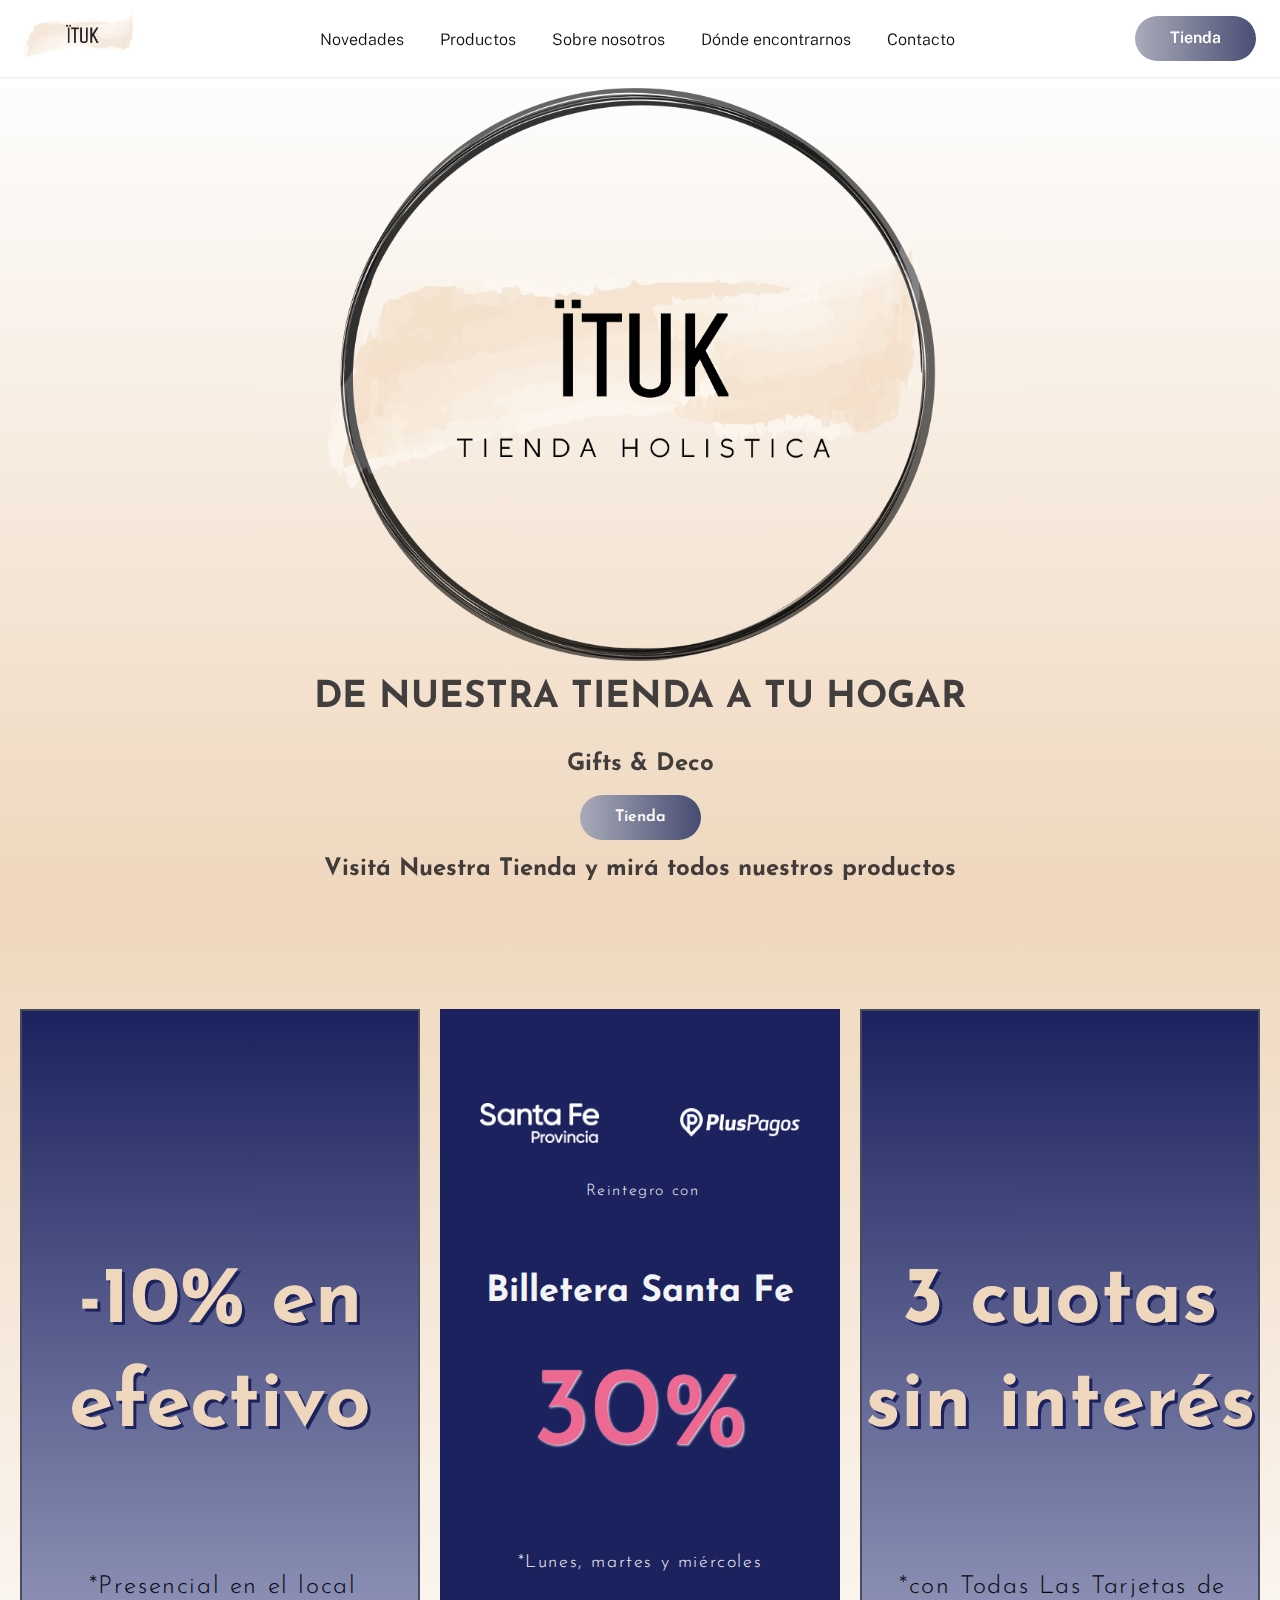
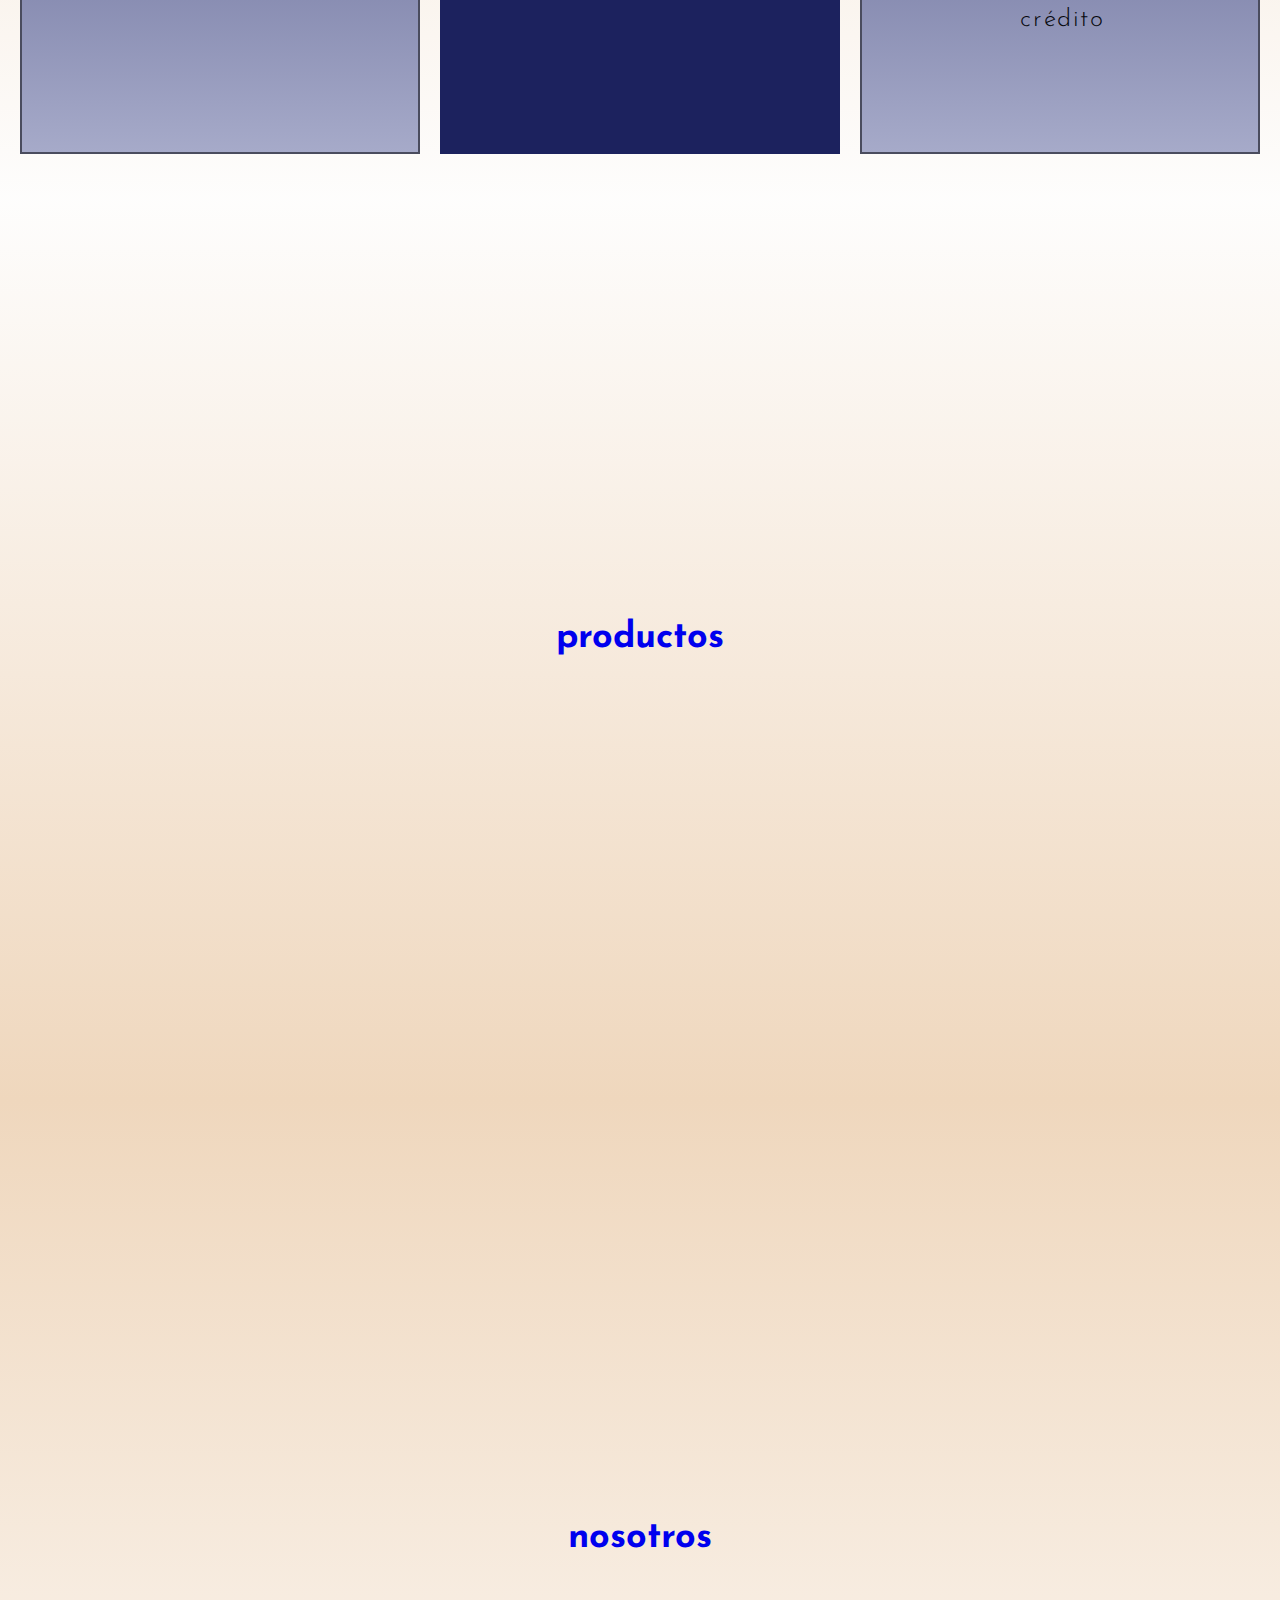
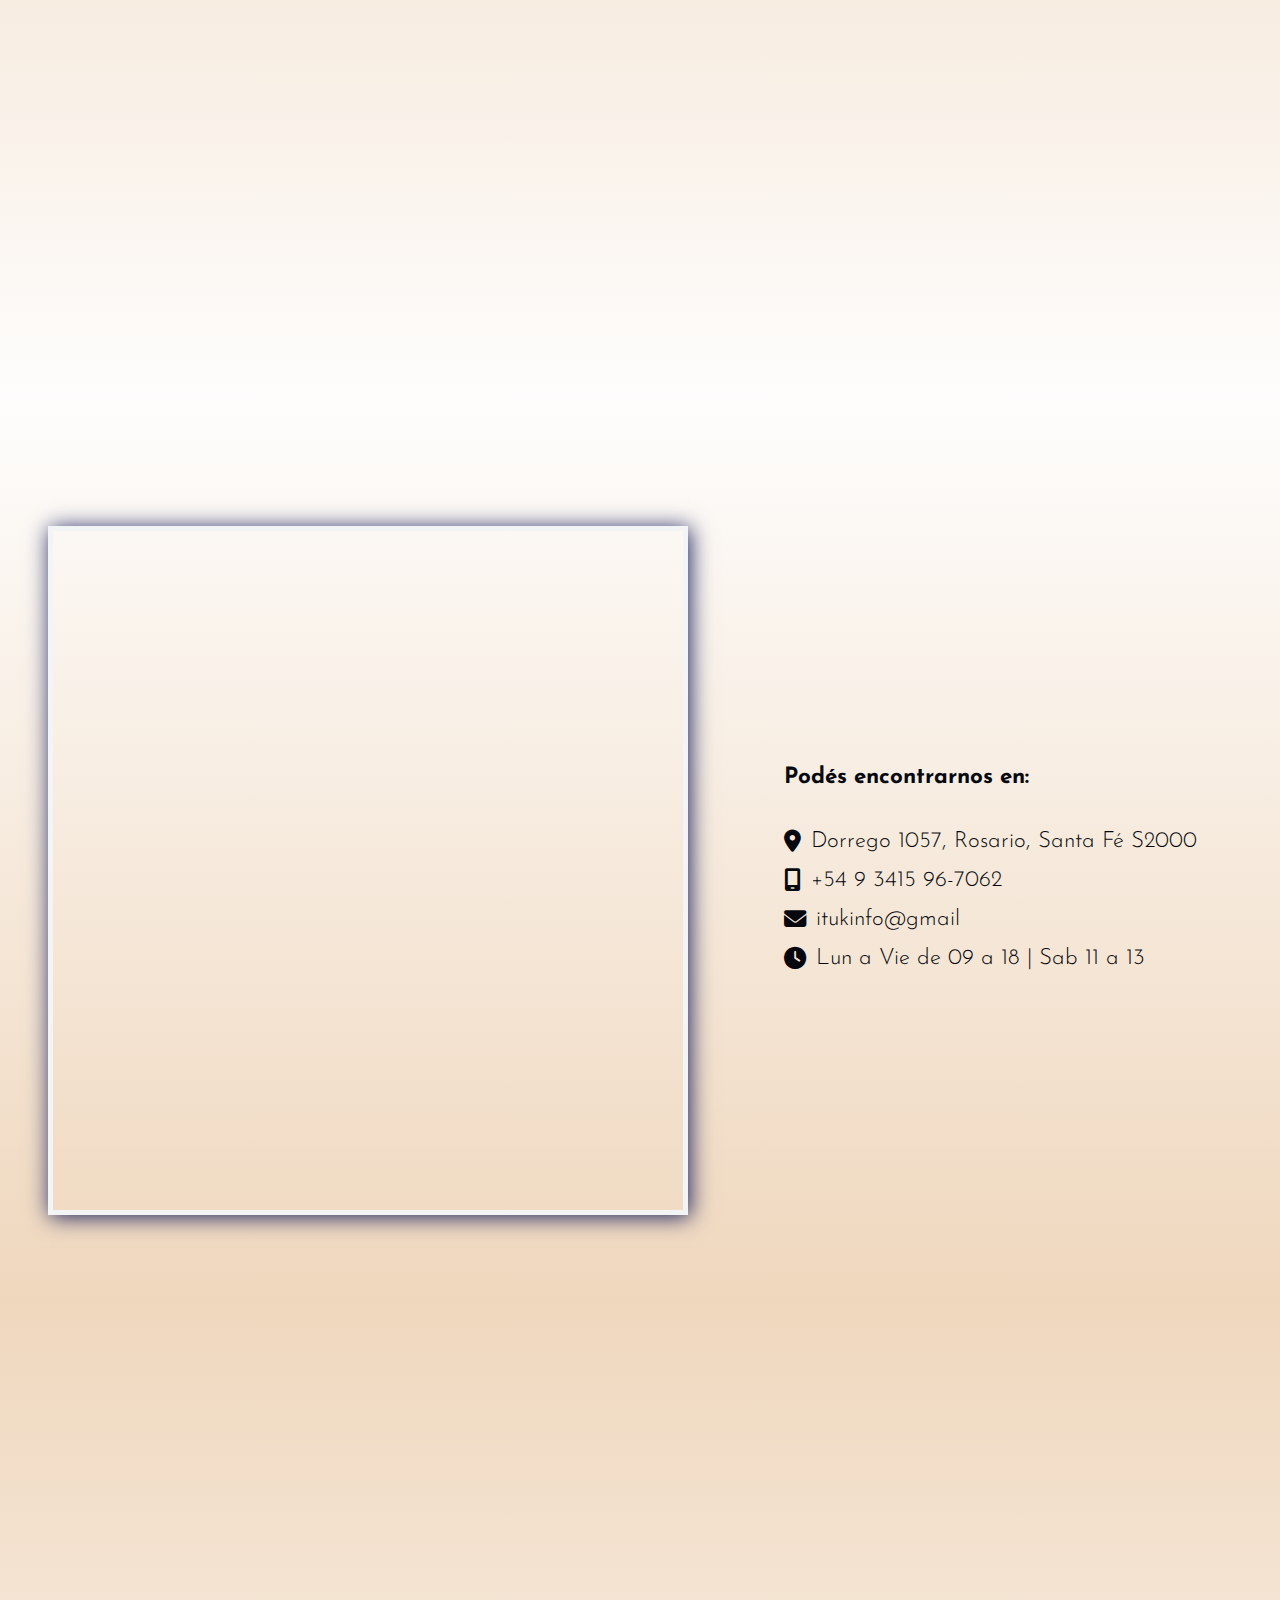
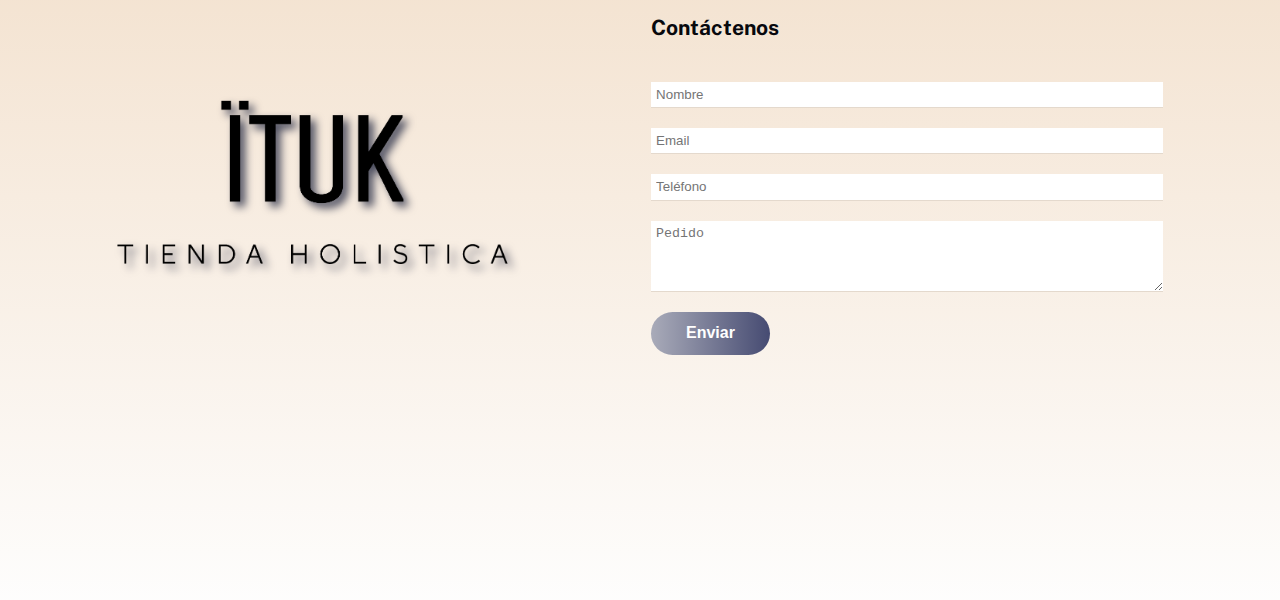
==== index.html @ 252a299d "uploading files" ====
<!DOCTYPE html>
<html lang="en">
  <head>
    <meta charset="UTF-8" />
    <meta name="viewport" content="width=device-width, initial-scale=1.0" />
    <link
      rel="icon"
      type="image/png"
      sizes="32x32"
      href="./images/favicon-32x32.png"
    />
    <link
      href="https://fonts.googleapis.com/css2?family=Public+Sans:wght@300&display=swap"
      rel="stylesheet"
    />
    <link
      href="//db.onlinewebfonts.com/c/3fe86b565b2be999a93fb15a67af8cec?family=Laqonic4FUnicase-Light"
      rel="stylesheet"
      type="text/css"
    />
    <link
      href="https://fonts.googleapis.com/css2?family=Josefin+Sans:wght@300&display=swap"
      rel="stylesheet"
    />
    <link
      rel="stylesheet"
      href="/app/scss/fontawesome-free-6.1.1-web/css/all.css"
    />
    <link rel="stylesheet" href="/app/scss/style.css" />
    <title>ITUK - landing page</title>
  </head>
  <body>
    <header class="header">
      <div class="overlay hide-for-desktop has-fade"></div>
      <nav class="container flex flex-jc-sb flex-ai-c navBarFixed">
        <a href="/" class="header__logo"
          ><img src="/images/logoHeader.png" alt="logo"
        /></a>

        <a id="btnHamburger" class="header__toggle hide-for-desktop" href="#">
          <span></span>
          <span></span>
          <span></span>
        </a>
        <div class="header__links hide-for-mobile">
          <a href="#novedades">Novedades</a>
          <a href="#productos">Productos</a>
          <a href="#nosotros">Sobre nosotros</a>
          <a href="#encontranos">Dónde encontrarnos</a>
          <a href="#contacto">Contacto</a>
        </div>
        <!-- agregar link a la tienda para este botón -->
        <a
          href="https://ituk.empretienda.com.ar"
          target="_blank"
          class="button header__cta hide-for-mobile"
          >Tienda</a
        >
      </nav>
      <div class="header__menu container hide-for-desktop has-fade">
        <a class="linksMobile" href="#novedades">Novedades</a>
        <a class="linksMobile" href="#productos">Productos</a>
        <a class="linksMobile" href="#nosotros">Sobre nosotros</a>
        <a class="linksMobile" href="#encontranos">Dónde encontrarnos</a>
        <a class="linksMobile" href="#contacto">Contacto</a>
      </div>
    </header>
    <section class="hero" id="hero">
      <div class="hero__image"></div>
      <h1 class="hero__text">DE NUESTRA TIENDA A TU HOGAR</h1>
      <h4 class="hero__text" id="circle">Gifts & Deco</h4>
      <a
        href="https://ituk.empretienda.com.ar"
        target="_blank"
        class="button header__cta"
        >Tienda</a
      >
      <h5 class="hero__text">
        Visitá Nuestra Tienda y mirá todos nuestros productos
      </h5>
    </section>
    <section class="novedades" id="novedades">
      <div class="row">
        <div class="cardsNovedades creditCards">
          <h1>-10% en efectivo</h1>
          <p>*Presencial en el local</p>
        </div>
        <div class="cardsNovedades billeteraStaFe">
          <a href="https://www.pluspagos.com/billeterasantafe/" target="_blank"
            ><div class="logoSF"></div
          ></a>
          <a href="https://www.pluspagos.com/billeterasantafe/" target="_blank"
            ><div class="logoPlusPagos"></div
          ></a>
          <p class="p1">Reintegro con</p>
          <h1>Billetera Santa Fe</h1>
          <span class="treinta">30%</span>
          <p class="p2">*Lunes, martes y miércoles</p>
        </div>
        <div class="cardsNovedades creditCards">
          <h1><span>3</span> cuotas sin interés</h1>
          <p>*con Todas Las Tarjetas de crédito</p>
        </div>
      </div>
    </section>
    <section class="productos" id="productos">
      <a href="#"><h1>productos</h1></a>
    </section>
    <section class="nosotros" id="nosotros">
      <a href="#"><h1>nosotros</h1></a>
    </section>
    <section class="encontranos" id="encontranos">
      <div class="mapa">
        <div class="rowMap">
          <div class="mapouter">
            <div class="gmap_canvas">
              <iframe
                width="100%"
                height="100%"
                id="gmap_canvas"
                src="https://maps.google.com/maps?q=dorrego%201057,%20rosario&t=&z=15&ie=UTF8&iwloc=&output=embed"
                frameborder="0"
                scrolling="no"
                marginheight="0"
                marginwidth="0"
              ></iframe
              ><a href="https://putlocker-is.org"></a><br /><a
                href="https://www.embedgooglemap.net"
                >embed google map wordpress</a
              >
            </div>
          </div>
          <div class="datos">
            <h4>Podés encontrarnos en:</h4>
            <div class="datitos">
              <i class="fa-solid fa-location-dot"></i>
              <p>Dorrego 1057, Rosario, Santa Fé S2000</p>
            </div>
            <div class="datitos">
              <i class="fa-solid fa-mobile-screen"></i>
              <p>+54 9 3415 96-7062</p>
            </div>
            <div class="datitos">
              <i class="fa-solid fa-envelope"></i>
              <p>itukinfo@gmail</p>
            </div>
            <div class="datitos">
              <i class="fa-solid fa-clock"></i>
              <p>Lun a Vie de 09 a 18 | Sab 11 a 13</p>
            </div>
          </div>
        </div>
      </div>
    </section>
    <section class="contacto" id="contacto">
      <img
        class="form-logo"
        src="/images/logo-soloLetras-impresionDigital.png"
        alt=""
      />
      <div class="formContacto">
        <form
          action="https://formsubmit.co/juan.fernando.podesta@gmail.com"
          method="POST"
        >
          <h3>Contáctenos</h3>
          <div class="datosForm">
            <input
              type="text"
              id="name"
              placeholder="Nombre"
              name="Nombre"
              required
            />
            <input
              type="email"
              id="email"
              placeholder="Email"
              name="Email"
              required
            />
            <input type="hidden" name="_captcha" value="false" />
            <input
              type="hidden"
              name="_next"
              value="http://127.0.0.1:5501/thanks.html"
            />
            <input
              type="phone"
              id="phone"
              placeholder="Teléfono"
              name="Teléfono"
              required
            />
            <textarea
              id="message"
              rows="4"
              placeholder="Pedido"
              name="Pedido"
              maxlength="1000"
            ></textarea>
            <button type="submit" class="btn">Enviar</button>
          </div>
        </form>
      </div>
    </section>

    <script src="/app/js/script.js"></script>
  </body>
</html>
---- app/scss/style.css ----
.has-fade {
  visibility: hidden;
}

@-webkit-keyframes fade-in {
  from {
    visibility: hidden;
    opacity: 0;
  }
  1% {
    visibility: visible;
    opacity: 0;
  }
  to {
    visibility: visible;
    opacity: 1;
  }
}

@keyframes fade-in {
  from {
    visibility: hidden;
    opacity: 0;
  }
  1% {
    visibility: visible;
    opacity: 0;
  }
  to {
    visibility: visible;
    opacity: 1;
  }
}

.fade-in {
  -webkit-animation: fade-in 200ms ease-in-out forwards;
          animation: fade-in 200ms ease-in-out forwards;
}

@-webkit-keyframes fade-out {
  from {
    visibility: visible;
    opacity: 1;
  }
  99% {
    visibility: visible;
    opacity: 0;
  }
  to {
    visibility: hidden;
    opacity: 0;
  }
}

@keyframes fade-out {
  from {
    visibility: visible;
    opacity: 1;
  }
  99% {
    visibility: visible;
    opacity: 0;
  }
  to {
    visibility: hidden;
    opacity: 0;
  }
}

.fade-out {
  -webkit-animation: fade-out 200ms ease-in-out forwards;
          animation: fade-out 200ms ease-in-out forwards;
}

html {
  font-size: 100%;
  -webkit-box-sizing: border-box;
          box-sizing: border-box;
  scroll-behavior: smooth;
}

*,
*::before,
*::after {
  -webkit-box-sizing: inherit;
          box-sizing: inherit;
}

body {
  margin: 0;
  padding: 0;
  height: 100%;
  color: #07080d;
  line-height: 1.3;
  font-family: "Public Sans", sans-serif;
  font-size: 1.125rem;
  font-weight: 300;
  -ms-scroll-snap-type: y mandatory;
      scroll-snap-type: y mandatory;
}

body.noscroll {
  overflow: hidden;
}

h1,
h2,
h3,
h4,
h5 {
  margin-top: 0px;
}

a,
a:visited,
a:hover {
  text-decoration: none;
}

.container {
  padding-top: 2.25rem;
  padding-left: 1.5rem;
  padding-bottom: 2.25rem;
  padding-right: 1.5rem;
}

.flex {
  display: -webkit-box;
  display: -ms-flexbox;
  display: flex;
}

.flex-jc-sb {
  -webkit-box-pack: justify;
      -ms-flex-pack: justify;
          justify-content: space-between;
}

.flex-jc-c {
  -webkit-box-pack: center;
      -ms-flex-pack: center;
          justify-content: center;
}

.flex-ai-c {
  -webkit-box-align: center;
      -ms-flex-align: center;
          align-items: center;
}

button,
.button {
  display: inline-block;
  padding: 0.775rem 2.1875rem;
  background: -webkit-gradient(linear, left top, right top, from(#a9abb9), to(#464b72));
  background: linear-gradient(to right, #a9abb9, #464b72);
  border-radius: 50px;
  border: 0;
  cursor: pointer;
  color: white;
  font-weight: 400;
  font-size: 1rem;
  font-weight: 600;
  color: white;
  -webkit-transition: opacity 300ms ease-in-out;
  transition: opacity 300ms ease-in-out;
}

button:hover,
.button:hover {
  opacity: 0.75;
}

@media (max-width: 63.9375em) {
  .hide-for-mobile {
    display: none;
  }
}

@media (min-width: 64em) {
  .hide-for-desktop {
    display: none;
  }
}

.hidden {
  display: none !important;
}

.header {
  position: fixed;
  top: 0;
  left: 0;
  width: 100%;
}

.header.open .overlay {
  display: block;
}

.header.open .header__toggle > span:first-child {
  -webkit-transform: rotate(45deg);
          transform: rotate(45deg);
}

.header.open .header__toggle > span:nth-child(2) {
  opacity: 0;
}

.header.open .header__toggle > span:last-child {
  -webkit-transform: rotate(-45deg);
          transform: rotate(-45deg);
}

.header nav {
  position: relative;
  background-color: white;
  opacity: 0.98;
  padding-top: 0.75rem;
  padding-bottom: 0.75rem;
  -webkit-box-shadow: 0.1px 0.1px 3px #b4bbb4;
          box-shadow: 0.1px 0.1px 3px #b4bbb4;
}

.header__logo img {
  width: auto;
  height: 3rem;
}

.header__toggle > span {
  display: block;
  width: 26px;
  height: 2px;
  background-color: #4a4c5e;
  -webkit-transition: all 300ms ease-in-out;
  transition: all 300ms ease-in-out;
  -webkit-transform-origin: 3px 1px;
          transform-origin: 3px 1px;
}

.header__toggle > span:not(:last-child) {
  margin-bottom: 5px;
}

.header__menu {
  position: absolute;
  margin-top: 1.625rem;
  width: calc(100% - 3rem);
  left: 50%;
  -webkit-transform: translateX(-50%);
          transform: translateX(-50%);
  background: white;
  padding: 1.625rem;
  border-radius: 5px;
}

.header__menu a {
  display: block;
  padding: 0.625rem;
  color: #07080d;
  text-align: center;
}

.header__menu a:hover {
  color: #b4bbb4;
}

.header__links a {
  position: relative;
  font-size: 1rem;
  color: #07080d;
  -webkit-transition: color 300ms ease-in-out;
  transition: color 300ms ease-in-out;
}

.header__links a:not(:last-child) {
  margin-right: 32px;
}

.header__links a::before {
  content: "";
  position: absolute;
  display: block;
  height: 4px;
  left: 0;
  right: 0;
  bottom: -10px;
  background: -webkit-gradient(linear, left top, right top, from(#efd7bd), to(#cbcbf6));
  background: linear-gradient(to right, #efd7bd, #cbcbf6);
  opacity: 0;
  -webkit-transition: opacity 300ms ease-in-out;
  transition: opacity 300ms ease-in-out;
}

.header__links a:hover {
  color: #b4bbb4;
}

.header__links a:hover::before {
  opacity: 1;
}

.overlay {
  opacity: 0;
  position: fixed;
  top: 0rem;
  right: 0px;
  bottom: 0px;
  left: 0px;
  background-image: -webkit-gradient(linear, left top, left bottom, from(#4a4c5e), to(transparent));
  background-image: linear-gradient(#4a4c5e, transparent);
}

@media (min-width: 64em) {
  .overlay {
    position: relative;
  }
}

.hero {
  background: -webkit-gradient(linear, left top, left bottom, from(rgba(228, 217, 205, 0.05)), to(#efd7bd));
  background: linear-gradient(rgba(228, 217, 205, 0.05), #efd7bd);
  position: absolute;
  width: 100%;
  top: 5.5rem;
  display: -webkit-box;
  display: -ms-flexbox;
  display: flex;
  -webkit-box-orient: vertical;
  -webkit-box-direction: normal;
      -ms-flex-direction: column;
          flex-direction: column;
  -webkit-box-pack: center;
      -ms-flex-pack: center;
          justify-content: center;
  -webkit-box-align: center;
      -ms-flex-align: center;
          align-items: center;
  height: calc(100vh - 5.5rem);
  font-family: "Josefin Sans", sans-serif;
  z-index: -1;
}

.hero__image {
  -webkit-box-flex: 1;
      -ms-flex: 1;
          flex: 1;
  -ms-flex-item-align: stretch;
      -ms-grid-row-align: stretch;
      align-self: stretch;
  background-image: url("/images/_logo-1-impresionDigital.png");
  background-size: contain;
  background-repeat: no-repeat;
  background-position: center center;
  min-height: 5rem;
  padding: 0.5rem;
}

@media (min-width: 40em) {
  .hero__image {
    min-height: 12.5rem;
  }
}

@media (min-width: 64em) {
  .hero__image {
    min-height: 15rem;
  }
}

.hero__text {
  opacity: 0.75;
  text-align: center;
  margin-bottom: 1rem;
  margin-top: 1rem;
}

.hero h1 {
  font-size: 1.3rem;
  line-height: 1.15;
}

@media (min-width: 40em) {
  .hero h1 {
    font-size: 2rem;
  }
}

@media (min-width: 64em) {
  .hero h1 {
    font-size: 2.31rem;
  }
}

.hero H4,
.hero h5 {
  font-size: 1rem;
  line-height: 1.15;
}

@media (min-width: 40em) {
  .hero H4,
  .hero h5 {
    font-size: 1.25rem;
  }
}

@media (min-width: 64em) {
  .hero H4,
  .hero h5 {
    font-size: 1.5rem;
  }
}

@media screen and (max-height: 600px) {
  .hero__image {
    height: 2.9rem;
    margin-top: 1.8rem;
  }
  .hero > h1, .hero > h4 {
    font-size: 1.3rem;
  }
  .hero > h5 {
    display: none;
  }
  .hero > a {
    margin-bottom: 50px;
  }
}

@media screen and (max-height: 500px) {
  .hero__image {
    background-image: url("/images/logo.responsive.png");
    min-height: 3.5rem;
  }
  .hero > h1,
  .hero > h5 {
    display: none;
  }
  .hero > a {
    margin-bottom: 25px;
  }
}

.novedades {
  background: -webkit-gradient(linear, left top, left bottom, from(#efd7bd), to(rgba(228, 217, 205, 0.05)));
  background: linear-gradient(#efd7bd, rgba(228, 217, 205, 0.05));
  display: -webkit-box;
  display: -ms-flexbox;
  display: flex;
  -ms-flex-pack: distribute;
      justify-content: space-around;
  -webkit-box-align: center;
      -ms-flex-align: center;
          align-items: center;
  height: 100vh;
  width: 100%;
  font-family: "Josefin Sans", sans-serif;
  position: absolute;
  top: 100vh;
  z-index: -2;
  text-align: center;
}

.row {
  display: -webkit-box;
  display: -ms-flexbox;
  display: flex;
  -ms-flex-wrap: wrap;
      flex-wrap: wrap;
  -ms-flex-pack: distribute;
      justify-content: space-around;
  height: 85vh;
  margin: 4.5rem 10px 10px 10px;
  width: 100%;
}

.cardsNovedades {
  position: relative;
  min-width: 20rem;
  display: -webkit-box;
  display: -ms-flexbox;
  display: flex;
  -webkit-box-orient: vertical;
  -webkit-box-direction: normal;
      -ms-flex-direction: column;
          flex-direction: column;
  -ms-flex-preferred-size: 30%;
      flex-basis: 30%;
  -webkit-box-flex: 1;
      -ms-flex-positive: 1;
          flex-grow: 1;
  text-align: center;
  -webkit-box-pack: center;
      -ms-flex-pack: center;
          justify-content: center;
  -webkit-box-align: center;
      -ms-flex-align: center;
          align-items: center;
  margin: 10px;
  min-height: 30%;
}

.billeteraStaFe {
  background-color: #1c225e;
  color: #f3f4f6;
}

.billeteraStaFe > h1 {
  position: absolute;
  top: 35%;
}

@media (max-width: 63.9375em) {
  .billeteraStaFe > h1 {
    -webkit-filter: drop-shadow(1px 1px 0px #ed6992);
            filter: drop-shadow(1px 1px 0px #ed6992);
    top: 30%;
  }
}

.billeteraStaFe > .p1 {
  position: absolute;
  top: 27.5%;
  letter-spacing: 0.1rem;
}

@media (max-width: 87.4375em) {
  .billeteraStaFe > .p1 {
    font-size: 1rem;
    top: 22.5%;
  }
}

@media (max-width: 63.9375em) {
  .billeteraStaFe > .p1 {
    display: none;
  }
}

.billeteraStaFe > span {
  position: absolute;
  top: 45%;
  -webkit-filter: drop-shadow(1px 1px 1px #f3f4f6);
          filter: drop-shadow(1px 1px 1px #f3f4f6);
  font-weight: 500;
  font-size: 7rem;
  color: #ed6992;
}

@media (max-width: 63.9375em) {
  .billeteraStaFe > span {
    font-size: 5rem;
    top: 39%;
  }
}

.billeteraStaFe > .p2 {
  position: absolute;
  top: 63.5%;
  letter-spacing: 0.1rem;
}

@media (max-width: 87.4375em) {
  .billeteraStaFe > .p2 {
    margin: 65px;
  }
}

@media (max-width: 63.9375em) {
  .billeteraStaFe > .p2 {
    margin: 35px;
    font-size: 1rem;
  }
}

.logoSF {
  position: absolute;
  top: 10%;
  left: 10%;
  background-image: url("/images/logoSF.png");
  background-repeat: no-repeat;
  background-size: contain;
  background-position: center;
  width: 30%;
  height: 10%;
  margin: 10px;
}

@media (max-width: 87.4375em) {
  .logoSF {
    top: 5%;
    left: 7.5%;
    height: 18%;
  }
}

@media (max-width: 63.9375em) {
  .logoSF {
    top: 5%;
    left: 0;
    height: 15%;
  }
}

.logoPlusPagos {
  color: #ed6992;
  position: absolute;
  top: 10%;
  right: 10%;
  background-image: url("/images/logo-pluspagos-blanco.png");
  background-repeat: no-repeat;
  background-size: contain;
  background-position: center;
  width: 30%;
  height: 10%;
  margin: 10px;
}

@media (max-width: 87.4375em) {
  .logoPlusPagos {
    top: 5%;
    right: 7.5%;
    height: 18%;
  }
}

@media (max-width: 63.9375em) {
  .logoPlusPagos {
    top: 5%;
    right: 0;
    height: 15%;
  }
}

.creditCards {
  background-image: -webkit-gradient(linear, left top, left bottom, from(#1c225e), to(#a6aac9));
  background-image: linear-gradient(#1c225e, #a6aac9);
  border: 2px solid #4a4c5e;
  color: #efd7bd;
}

.creditCards > h1 {
  font-size: 5rem;
  -webkit-filter: drop-shadow(3px 3px 0px #1c225e);
          filter: drop-shadow(3px 3px 0px #1c225e);
}

@media (max-width: 63.9375em) {
  .creditCards > h1 {
    font-size: 50px;
  }
}

.creditCards > p {
  position: absolute;
  top: 75%;
  font-size: 25px;
  color: #07080d;
  letter-spacing: 0.1rem;
}

@media (max-width: 63.9375em) {
  .creditCards > p {
    font-size: 1rem;
  }
}

.productos {
  background: -webkit-gradient(linear, left top, left bottom, from(rgba(228, 217, 205, 0.05)), to(#efd7bd));
  background: linear-gradient(rgba(228, 217, 205, 0.05), #efd7bd);
  display: -webkit-box;
  display: -ms-flexbox;
  display: flex;
  -webkit-box-orient: vertical;
  -webkit-box-direction: normal;
      -ms-flex-direction: column;
          flex-direction: column;
  -webkit-box-pack: center;
      -ms-flex-pack: center;
          justify-content: center;
  -webkit-box-align: center;
      -ms-flex-align: center;
          align-items: center;
  height: 100vh;
  width: 100%;
  font-family: "Josefin Sans", sans-serif;
  position: absolute;
  top: 200vh;
  z-index: -2;
}

.nosotros {
  background: -webkit-gradient(linear, left top, left bottom, from(#efd7bd), to(rgba(228, 217, 205, 0.05)));
  background: linear-gradient(#efd7bd, rgba(228, 217, 205, 0.05));
  display: -webkit-box;
  display: -ms-flexbox;
  display: flex;
  -webkit-box-orient: vertical;
  -webkit-box-direction: normal;
      -ms-flex-direction: column;
          flex-direction: column;
  -webkit-box-pack: center;
      -ms-flex-pack: center;
          justify-content: center;
  -webkit-box-align: center;
      -ms-flex-align: center;
          align-items: center;
  height: 100vh;
  width: 100%;
  font-family: "Josefin Sans", sans-serif;
  position: absolute;
  top: 300vh;
  z-index: -2;
}

.contacto {
  background: -webkit-gradient(linear, left top, left bottom, from(#efd7bd), to(rgba(228, 217, 205, 0.05)));
  background: linear-gradient(#efd7bd, rgba(228, 217, 205, 0.05));
  display: -webkit-box;
  display: -ms-flexbox;
  display: flex;
  -webkit-box-pack: center;
      -ms-flex-pack: center;
          justify-content: center;
  -webkit-box-align: center;
      -ms-flex-align: center;
          align-items: center;
  height: 100vh;
  width: 100%;
  position: absolute;
  top: 500vh;
  z-index: -2;
  -ms-flex-wrap: wrap;
      flex-wrap: wrap;
  position: relative;
}

.contacto img {
  margin: 4.5rem 3px 3px 3px;
  width: 400px;
  -ms-flex-item-align: center;
      -ms-grid-row-align: center;
      align-self: center;
  -ms-grid-column-align: center;
      justify-self: center;
  -webkit-filter: drop-shadow(5px 5px 4px #4a4c5e);
          filter: drop-shadow(5px 5px 4px #4a4c5e);
}

@media (max-width: 63.9375em) {
  .contacto img {
    width: 300px;
    position: absolute;
    top: 2.5rem;
    -webkit-box-flex: 1;
        -ms-flex: 1;
            flex: 1;
  }
}

.formContacto {
  display: -webkit-box;
  display: -ms-flexbox;
  display: flex;
  -webkit-box-orient: vertical;
  -webkit-box-direction: normal;
      -ms-flex-direction: column;
          flex-direction: column;
  min-width: 50%;
  height: 80vh;
  margin: 4.5rem 3px 3px 3px;
  -webkit-box-pack: center;
      -ms-flex-pack: center;
          justify-content: center;
  -webkit-box-align: end;
      -ms-flex-align: end;
          align-items: flex-end;
}

@media (max-width: 63.9375em) {
  .formContacto {
    width: 400px;
    margin-top: 130px;
    -webkit-box-align: center;
        -ms-flex-align: center;
            align-items: center;
  }
}

.formContacto h3 {
  margin-bottom: 40px;
}

@media (max-width: 63.9375em) {
  .formContacto h3 {
    margin-top: 50%;
    text-align: center;
  }
}

.formContacto .datosForm {
  display: -webkit-box;
  display: -ms-flexbox;
  display: flex;
  -webkit-box-orient: vertical;
  -webkit-box-direction: normal;
      -ms-flex-direction: column;
          flex-direction: column;
  -webkit-box-align: space-around;
      -ms-flex-align: space-around;
          align-items: space-around;
  -ms-flex-pack: distribute;
      justify-content: space-around;
  width: 40vw;
}

@media (max-width: 63.9375em) {
  .formContacto .datosForm {
    min-width: 300px;
  }
}

.formContacto .datosForm input, .formContacto .datosForm textarea {
  margin-bottom: 20px;
  border: none;
  border-bottom: 1px solid #e4d9cd;
  outline: none;
  padding: 1%;
}

@media (max-width: 63.9375em) {
  .formContacto .datosForm input, .formContacto .datosForm textarea {
    margin-bottom: 10px;
  }
}

.formContacto .datosForm .btn {
  -ms-flex-item-align: start;
      align-self: flex-start;
}

@media (max-width: 63.9375em) {
  .formContacto .datosForm .btn {
    -ms-flex-item-align: center;
        -ms-grid-row-align: center;
        align-self: center;
  }
}

.encontranos {
  background: -webkit-gradient(linear, left top, left bottom, from(rgba(228, 217, 205, 0.05)), to(#efd7bd));
  background: linear-gradient(rgba(228, 217, 205, 0.05), #efd7bd);
  height: 100vh;
  width: 100%;
  font-family: "Josefin Sans", sans-serif;
  position: absolute;
  top: 400vh;
  z-index: -2;
}

.rowMap {
  display: -webkit-box;
  display: -ms-flexbox;
  display: flex;
  -ms-flex-pack: distribute;
      justify-content: space-around;
  -webkit-box-align: center;
      -ms-flex-align: center;
          align-items: center;
  height: 85vh;
  width: 100%;
  -ms-flex-wrap: wrap;
      flex-wrap: wrap;
  margin-top: 5.5rem;
}

@media (max-width: 63.9375em) {
  .rowMap {
    -webkit-box-pack: center;
        -ms-flex-pack: center;
            justify-content: center;
    -webkit-box-align: space-around;
        -ms-flex-align: space-around;
            align-items: space-around;
    height: 100%;
  }
}

.mapouter {
  border: 5px solid #f3f4f6;
  height: 90%;
  min-width: 20rem;
  max-width: 50%;
  -webkit-box-shadow: 2px 2px 21px #1c225e;
          box-shadow: 2px 2px 21px #1c225e;
  -webkit-box-flex: 1;
      -ms-flex: 1;
          flex: 1;
}

@media (max-width: 63.9375em) {
  .mapouter {
    height: 50vh;
    max-width: 90%;
  }
}

.gmap_canvas {
  overflow: hidden;
  background: none !important;
  height: 100%;
  width: 100%;
}

.datos {
  display: -webkit-box;
  display: -ms-flexbox;
  display: flex;
  -webkit-box-orient: vertical;
  -webkit-box-direction: normal;
      -ms-flex-direction: column;
          flex-direction: column;
  width: 35%;
  min-width: 20rem;
  font-size: 1.4rem;
}

@media (max-width: 63.9375em) {
  .datos {
    font-size: 1.125rem;
  }
}

@media (max-width: 63.9375em) {
  .datos {
    margin-top: 5%;
    min-height: 50%;
    width: 90%;
  }
}

p {
  margin: 0px 0px 0px 5px;
  padding: 15px;
}

@media (max-width: 87.4375em) {
  p {
    padding: 5px;
  }
}

@media (max-width: 63.9375em) {
  p {
    margin-top: 5px;
    padding: 3px;
  }
}

.datitos {
  padding: 0;
  margin: 0;
  display: -webkit-box;
  display: -ms-flexbox;
  display: flex;
  -webkit-box-pack: start;
      -ms-flex-pack: start;
          justify-content: flex-start;
  -webkit-box-align: center;
      -ms-flex-align: center;
          align-items: center;
}

.thanks {
  -webkit-box-sizing: border-box;
          box-sizing: border-box;
  margin: 0 auto;
  width: 100%;
  min-height: 100vh;
  display: -webkit-box;
  display: -ms-flexbox;
  display: flex;
  -webkit-box-orient: vertical;
  -webkit-box-direction: normal;
      -ms-flex-direction: column;
          flex-direction: column;
  -webkit-box-align: center;
      -ms-flex-align: center;
          align-items: center;
  -webkit-box-pack: center;
      -ms-flex-pack: center;
          justify-content: center;
  background: -webkit-gradient(linear, left top, left bottom, from(rgba(228, 217, 205, 0.5)), to(#efd7bd));
  background: linear-gradient(rgba(228, 217, 205, 0.5), #efd7bd);
}

.thanks .thank-content {
  width: 60%;
  height: 60%;
  border-radius: 10px;
  background: -webkit-gradient(linear, left top, left bottom, from(#e4d9cd), to(#efd7bd));
  background: linear-gradient(#e4d9cd, #efd7bd);
  display: -webkit-box;
  display: -ms-flexbox;
  display: flex;
  -webkit-box-orient: vertical;
  -webkit-box-direction: normal;
      -ms-flex-direction: column;
          flex-direction: column;
  -webkit-box-align: center;
      -ms-flex-align: center;
          align-items: center;
  -webkit-box-pack: justify;
      -ms-flex-pack: justify;
          justify-content: space-between;
  padding: 5%;
  -webkit-box-shadow: 3px 3px 8px #4a4c5e;
          box-shadow: 3px 3px 8px #4a4c5e;
}

@media (max-width: 63.9375em) {
  .thanks .thank-content {
    width: 95%;
    height: 75%;
  }
}

.thanks .mail-icon {
  text-align: center;
  font-size: 50px;
  background: #4a4c5e;
  color: #e4d9cd;
  width: 100px;
  display: -webkit-box;
  display: -ms-flexbox;
  display: flex;
  -webkit-box-align: center;
      -ms-flex-align: center;
          align-items: center;
  -webkit-box-pack: center;
      -ms-flex-pack: center;
          justify-content: center;
  height: 100px;
  border-radius: 50%;
  -webkit-box-shadow: 3px 3px 8px rgba(0, 0, 0, 0.75);
          box-shadow: 3px 3px 8px rgba(0, 0, 0, 0.75);
}

@media (max-width: 63.9375em) {
  .thanks .mail-icon {
    font-size: 3.125rem;
    width: 50px;
    height: 50px;
  }
}

@media (max-width: 39.9375em) {
  .thanks .mail-icon {
    font-size: 1.4rem;
    width: 35px;
    height: 35px;
  }
}

.thanks .thanks-h1 {
  font-size: 5rem;
  font-family: "Laqonic4FUnicase-Light", sans-serif;
  font-weight: 100;
  padding-top: 5%;
}

@media (max-width: 63.9375em) {
  .thanks .thanks-h1 {
    font-size: 3.125rem;
  }
}

@media (max-width: 39.9375em) {
  .thanks .thanks-h1 {
    font-size: 1.4rem;
  }
}

.thanks .request {
  font-size: 1rem;
  margin-bottom: 10px;
}
/*# sourceMappingURL=style.css.map */
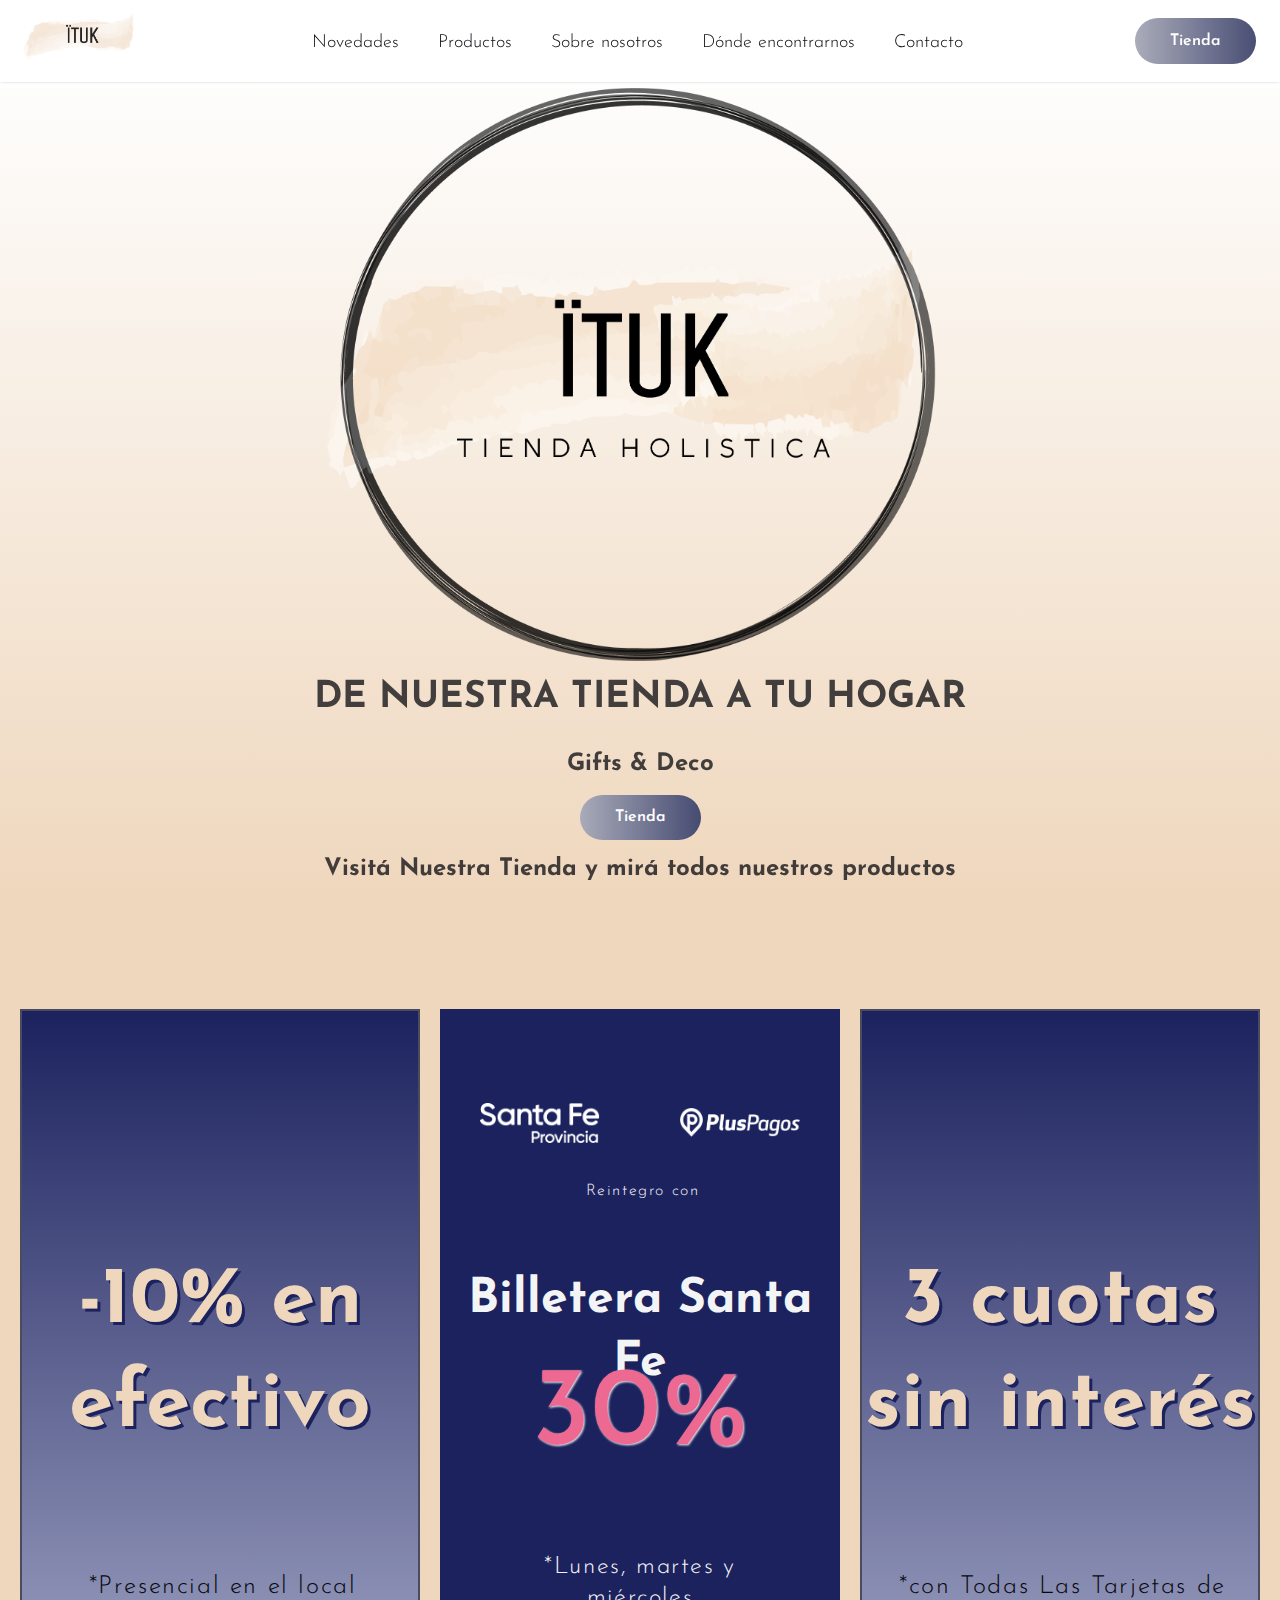
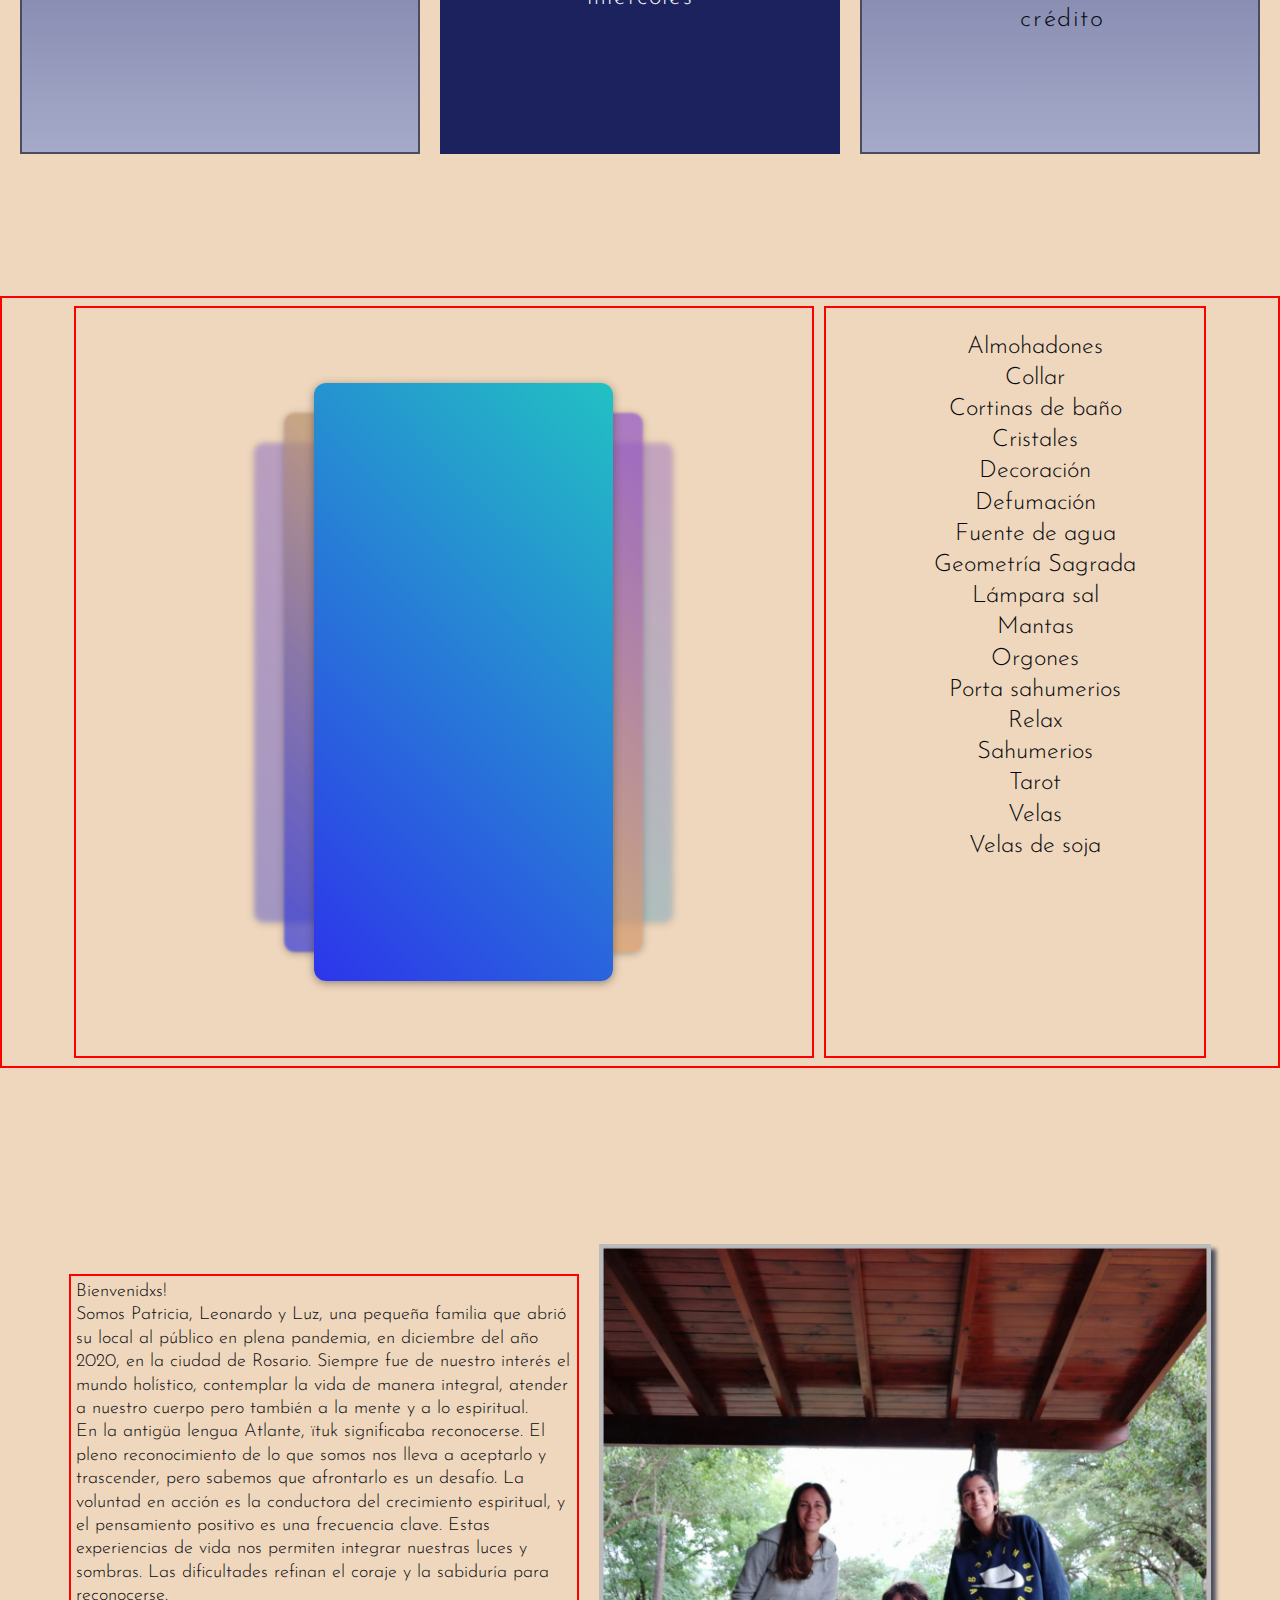
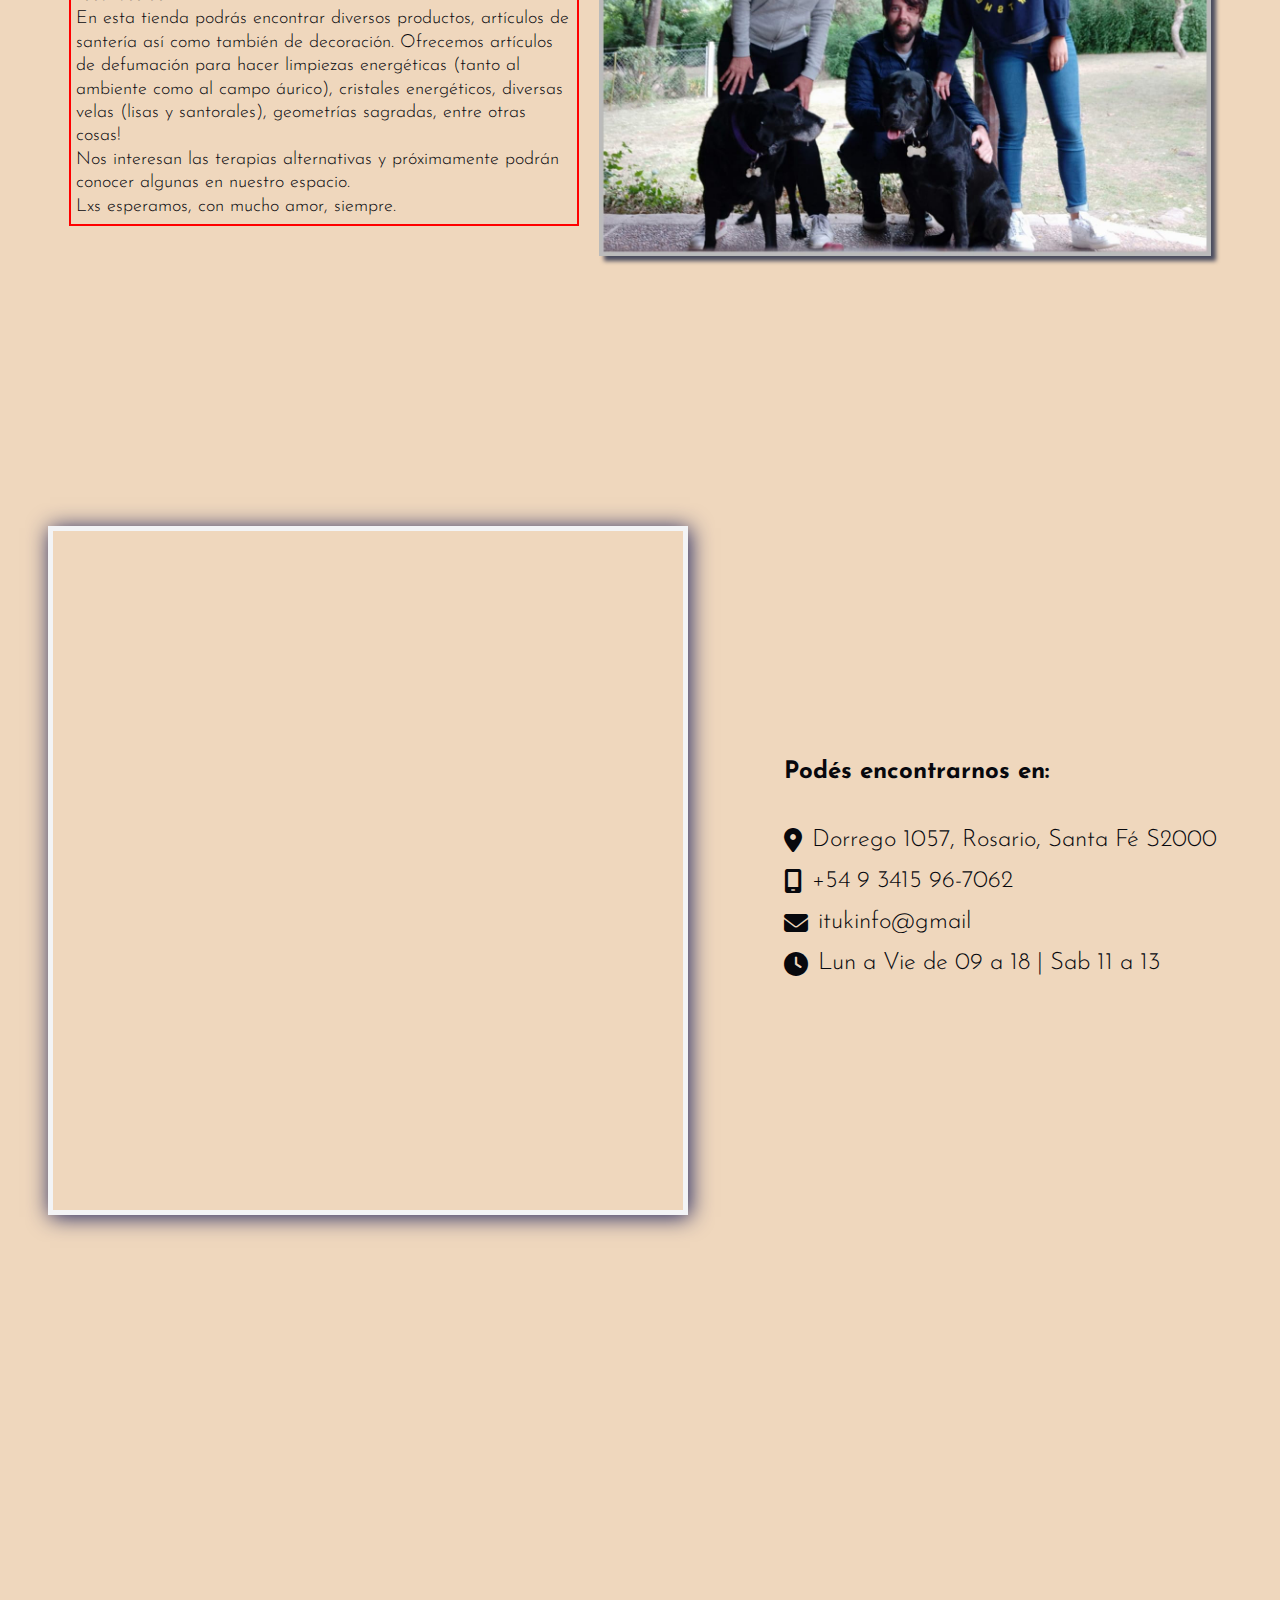
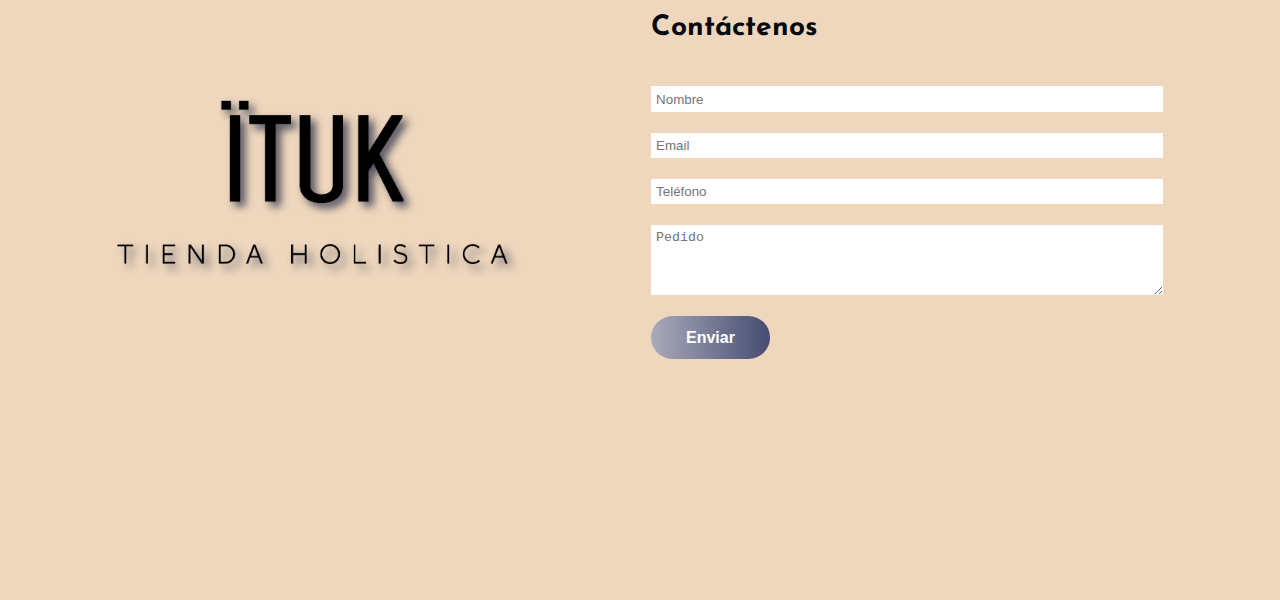
==== commit da6e8167: "uploading files" ====
--- a/index.html
+++ b/index.html
@@ -49,7 +49,6 @@
           <a href="#encontranos">Dónde encontrarnos</a>
           <a href="#contacto">Contacto</a>
         </div>
-        <!-- agregar link a la tienda para este botón -->
         <a
           href="https://ituk.empretienda.com.ar"
           target="_blank"
@@ -70,9 +69,9 @@
       <h1 class="hero__text">DE NUESTRA TIENDA A TU HOGAR</h1>
       <h4 class="hero__text" id="circle">Gifts & Deco</h4>
       <a
-        href="https://ituk.empretienda.com.ar"
+        href="https://ituk.empretienda.com.ar/"
+        class="button header__cta"
         target="_blank"
-        class="button header__cta"
         >Tienda</a
       >
       <h5 class="hero__text">
@@ -104,10 +103,65 @@
       </div>
     </section>
     <section class="productos" id="productos">
-      <a href="#"><h1>productos</h1></a>
+      <div class="productosFlex">
+        <div class="carousel">
+          <ul class="carousel__list">
+            <li class="carousel__item" data-pos="-2">1</li>
+            <li class="carousel__item" data-pos="-1">2</li>
+            <li class="carousel__item" data-pos="0">3</li>
+            <li class="carousel__item" data-pos="1">4</li>
+            <li class="carousel__item" data-pos="2">5</li>
+          </ul>
+        </div>
+        <div class="listadoProductos">
+          <ul>
+            <li>Almohadones</li>
+            <li>Collar</li>
+            <li>Cortinas de baño</li>
+            <li>Cristales</li>
+            <li>Decoración</li>
+            <li>Defumación</li>
+            <li>Fuente de agua</li>
+            <li>Geometría Sagrada</li>
+            <li>Lámpara sal</li>
+            <li>Mantas</li>
+            <li>Orgones</li>
+            <li>Porta sahumerios</li>
+            <li>Relax</li>
+            <li>Sahumerios</li>
+            <li>Tarot</li>
+            <li>Velas</li>
+            <li>Velas de soja</li>
+          </ul>
+        </div>
+      </div>
     </section>
     <section class="nosotros" id="nosotros">
-      <a href="#"><h1>nosotros</h1></a>
+      <div class="nosotrosFlex">
+        <p>
+          Bienvenidxs!<br />
+          Somos Patricia, Leonardo y Luz, una pequeña familia que abrió su local
+          al público en plena pandemia, en diciembre del año 2020, en la ciudad
+          de Rosario. Siempre fue de nuestro interés el mundo holístico,
+          contemplar la vida de manera integral, atender a nuestro cuerpo pero
+          también a la mente y a lo espiritual.<br />
+          En la antigüa lengua Atlante, ïtuk significaba reconocerse. El pleno
+          reconocimiento de lo que somos nos lleva a aceptarlo y trascender,
+          pero sabemos que afrontarlo es un desafío. La voluntad en acción es la
+          conductora del crecimiento espiritual, y el pensamiento positivo es
+          una frecuencia clave. Estas experiencias de vida nos permiten integrar
+          nuestras luces y sombras. Las dificultades refinan el coraje y la
+          sabiduría para reconocerse. <br />En esta tienda podrás encontrar
+          diversos productos, artículos de santería así como también de
+          decoración. Ofrecemos artículos de defumación para hacer limpiezas
+          energéticas (tanto al ambiente como al campo áurico), cristales
+          energéticos, diversas velas (lisas y santorales), geometrías sagradas,
+          entre otras cosas! <br />Nos interesan las terapias alternativas y
+          próximamente podrán conocer algunas en nuestro espacio.<br />Lxs
+          esperamos, con mucho amor, siempre.
+        </p>
+        <div class="imgNosotros"></div>
+      </div>
     </section>
     <section class="encontranos" id="encontranos">
       <div class="mapa">
--- a/app/scss/style.css
+++ b/app/scss/style.css
@@ -92,11 +92,9 @@
   height: 100%;
   color: #07080d;
   line-height: 1.3;
-  font-family: "Public Sans", sans-serif;
-  font-size: 1.125rem;
+  font-family: "Josefin Sans", sans-serif;
+  font-size: 1.5rem;
   font-weight: 300;
-  -ms-scroll-snap-type: y mandatory;
-      scroll-snap-type: y mandatory;
 }
 
 body.noscroll {
@@ -192,6 +190,7 @@
   top: 0;
   left: 0;
   width: 100%;
+  z-index: 10;
 }
 
 .header.open .overlay {
@@ -267,7 +266,7 @@
 
 .header__links a {
   position: relative;
-  font-size: 1rem;
+  font-size: 1.125rem;
   color: #07080d;
   -webkit-transition: color 300ms ease-in-out;
   transition: color 300ms ease-in-out;
@@ -318,8 +317,8 @@
 }
 
 .hero {
-  background: -webkit-gradient(linear, left top, left bottom, from(rgba(228, 217, 205, 0.05)), to(#efd7bd));
-  background: linear-gradient(rgba(228, 217, 205, 0.05), #efd7bd);
+  background: -webkit-gradient(linear, left top, left bottom, from(rgba(228, 217, 205, 0.05)), to(#efd7bd)) !important;
+  background: linear-gradient(rgba(228, 217, 205, 0.05), #efd7bd) !important;
   position: absolute;
   width: 100%;
   top: 5.5rem;
@@ -338,7 +337,6 @@
           align-items: center;
   height: calc(100vh - 5.5rem);
   font-family: "Josefin Sans", sans-serif;
-  z-index: -1;
 }
 
 .hero__image {
@@ -443,8 +441,7 @@
 }
 
 .novedades {
-  background: -webkit-gradient(linear, left top, left bottom, from(#efd7bd), to(rgba(228, 217, 205, 0.05)));
-  background: linear-gradient(#efd7bd, rgba(228, 217, 205, 0.05));
+  background: #efd7bd;
   display: -webkit-box;
   display: -ms-flexbox;
   display: flex;
@@ -458,7 +455,6 @@
   font-family: "Josefin Sans", sans-serif;
   position: absolute;
   top: 100vh;
-  z-index: -2;
   text-align: center;
 }
 
@@ -667,8 +663,7 @@
 }
 
 .productos {
-  background: -webkit-gradient(linear, left top, left bottom, from(rgba(228, 217, 205, 0.05)), to(#efd7bd));
-  background: linear-gradient(rgba(228, 217, 205, 0.05), #efd7bd);
+  background: #efd7bd;
   display: -webkit-box;
   display: -ms-flexbox;
   display: flex;
@@ -687,12 +682,194 @@
   font-family: "Josefin Sans", sans-serif;
   position: absolute;
   top: 200vh;
-  z-index: -2;
+}
+
+@media (max-width: 63.9375em) {
+  .productos {
+    height: 200vh;
+  }
+}
+
+.productosFlex {
+  background: #efd7bd;
+  display: -webkit-box;
+  display: -ms-flexbox;
+  display: flex;
+  -webkit-box-pack: center;
+      -ms-flex-pack: center;
+          justify-content: center;
+  -webkit-box-align: center;
+      -ms-flex-align: center;
+          align-items: center;
+  -ms-flex-wrap: wrap;
+      flex-wrap: wrap;
+  height: 100%;
+  width: 100%;
+  margin: 6rem 10px 2rem 10px;
+  border: 2px solid red;
+}
+
+.carousel, .listadoProductos {
+  height: 98%;
+  min-width: 350px;
+  width: 58%;
+  border: 2px solid red;
+  margin: 5px;
+  background: #efd7bd;
+}
+
+@media (max-width: 63.9375em) {
+  .carousel, .listadoProductos {
+    width: 95%;
+    margin-top: 10px;
+    height: 75vh;
+  }
+}
+
+.carousel {
+  display: -webkit-box;
+  display: -ms-flexbox;
+  display: flex;
+  -webkit-box-align: center;
+      -ms-flex-align: center;
+          align-items: center;
+  -webkit-box-pack: center;
+      -ms-flex-pack: center;
+          justify-content: center;
+}
+
+.carousel__list {
+  display: -webkit-box;
+  display: -ms-flexbox;
+  display: flex;
+  list-style: none;
+  position: relative;
+  width: 58%;
+  height: 100%;
+  -webkit-box-pack: center;
+      -ms-flex-pack: center;
+          justify-content: center;
+  -webkit-box-align: center;
+      -ms-flex-align: center;
+          align-items: center;
+  -webkit-perspective: 300px;
+          perspective: 300px;
+}
+
+@media (max-width: 63.9375em) {
+  .carousel__list {
+    width: 65%;
+    margin-right: 5%;
+  }
+}
+
+@media (max-width: 39.9375em) {
+  .carousel__list {
+    width: 90%;
+    margin-right: 10%;
+  }
+}
+
+.carousel__item {
+  display: -webkit-box;
+  display: -ms-flexbox;
+  display: flex;
+  -webkit-box-align: center;
+      -ms-flex-align: center;
+          align-items: center;
+  -webkit-box-pack: center;
+      -ms-flex-pack: center;
+          justify-content: center;
+  color: #fff;
+  font-size: 0px;
+  width: 70%;
+  height: 80%;
+  border-radius: 12px;
+  -webkit-box-shadow: 0px 2px 8px 0px rgba(50, 50, 50, 0.5);
+          box-shadow: 0px 2px 8px 0px rgba(50, 50, 50, 0.5);
+  position: absolute;
+  -webkit-transition: all .3s ease-in;
+  transition: all .3s ease-in;
+}
+
+.carousel__item:nth-child(1) {
+  background: linear-gradient(45deg, #2D35EB 0%, #904ED4 100%);
+}
+
+.carousel__item:nth-child(2) {
+  background: linear-gradient(45deg, #2D35EB 0%, #fdbb2d 100%);
+}
+
+.carousel__item:nth-child(3) {
+  background: linear-gradient(45deg, #2D35EB 0%, #22c1c3 100%);
+}
+
+.carousel__item:nth-child(4) {
+  background: linear-gradient(45deg, #fdbb2d 0%, #904ED4 100%);
+}
+
+.carousel__item:nth-child(5) {
+  background: linear-gradient(45deg, #22c1c3 0%, #904ED4 100%);
+}
+
+.carousel__item[data-pos="0"] {
+  z-index: 5;
+}
+
+.carousel__item[data-pos="-1"], .carousel__item[data-pos="1"] {
+  opacity: 0.7;
+  -webkit-filter: blur(1px) grayscale(10%);
+          filter: blur(1px) grayscale(10%);
+}
+
+.carousel__item[data-pos="-1"] {
+  -webkit-transform: translateX(-15%) scale(0.9);
+          transform: translateX(-15%) scale(0.9);
+  z-index: 4;
+}
+
+.carousel__item[data-pos="1"] {
+  -webkit-transform: translateX(15%) scale(0.9);
+          transform: translateX(15%) scale(0.9);
+  z-index: 4;
+}
+
+.carousel__item[data-pos="-2"], .carousel__item[data-pos="2"] {
+  opacity: 0.4;
+  -webkit-filter: blur(3px) grayscale(20%);
+          filter: blur(3px) grayscale(20%);
+}
+
+.carousel__item[data-pos="-2"] {
+  -webkit-transform: translateX(-30%) scale(0.8);
+          transform: translateX(-30%) scale(0.8);
+  z-index: 3;
+}
+
+.carousel__item[data-pos="2"] {
+  -webkit-transform: translateX(30%) scale(0.8);
+          transform: translateX(30%) scale(0.8);
+  z-index: 3;
+}
+
+.listadoProductos {
+  width: 30%;
+  text-align: center;
+}
+
+.listadoProductos ul {
+  list-style-type: none;
+}
+
+.listadoProductos ul li:hover {
+  font-size: 25px;
+  font-weight: bold;
+  -webkit-filter: drop-shadow(2px 2px 2px #4a4c5e);
+          filter: drop-shadow(2px 2px 2px #4a4c5e);
 }
 
 .nosotros {
-  background: -webkit-gradient(linear, left top, left bottom, from(#efd7bd), to(rgba(228, 217, 205, 0.05)));
-  background: linear-gradient(#efd7bd, rgba(228, 217, 205, 0.05));
+  background: #efd7bd;
   display: -webkit-box;
   display: -ms-flexbox;
   display: flex;
@@ -711,12 +888,16 @@
   font-family: "Josefin Sans", sans-serif;
   position: absolute;
   top: 300vh;
-  z-index: -2;
-}
-
-.contacto {
-  background: -webkit-gradient(linear, left top, left bottom, from(#efd7bd), to(rgba(228, 217, 205, 0.05)));
-  background: linear-gradient(#efd7bd, rgba(228, 217, 205, 0.05));
+}
+
+@media (max-width: 63.9375em) {
+  .nosotros {
+    height: 175vh;
+    top: 400vh;
+  }
+}
+
+.nosotrosFlex {
   display: -webkit-box;
   display: -ms-flexbox;
   display: flex;
@@ -726,14 +907,79 @@
   -webkit-box-align: center;
       -ms-flex-align: center;
           align-items: center;
+  -ms-flex-wrap: wrap;
+      flex-wrap: wrap;
+  height: 100%;
+  margin: 6rem 3px;
+}
+
+@media (max-width: 63.9375em) {
+  .nosotrosFlex {
+    -webkit-box-pack: start;
+        -ms-flex-pack: start;
+            justify-content: flex-start;
+    margin: 6rem 0 0 0;
+  }
+}
+
+.nosotrosFlex p {
+  width: 40%;
+  font-size: 1.125rem;
+  margin: 0 10px;
+  border: 2px solid red;
+}
+
+@media (max-width: 63.9375em) {
+  .nosotrosFlex p {
+    width: 95%;
+    height: 50%;
+    font-size: 1rem;
+  }
+}
+
+.imgNosotros {
+  background: url("/images/nosotros.jpeg");
+  width: 48%;
+  height: 100%;
+  background-repeat: no-repeat;
+  background-size: contain;
+  background-position: center;
+  margin: 0 10px;
+  -webkit-filter: drop-shadow(5px 5px 2px #4a4c5e);
+          filter: drop-shadow(5px 5px 2px #4a4c5e);
+}
+
+@media (max-width: 63.9375em) {
+  .imgNosotros {
+    width: 95%;
+    height: 50%;
+  }
+}
+
+.contacto {
+  background: #efd7bd;
+  display: -webkit-box;
+  display: -ms-flexbox;
+  display: flex;
+  -webkit-box-pack: center;
+      -ms-flex-pack: center;
+          justify-content: center;
+  -webkit-box-align: center;
+      -ms-flex-align: center;
+          align-items: center;
   height: 100vh;
   width: 100%;
   position: absolute;
   top: 500vh;
-  z-index: -2;
   -ms-flex-wrap: wrap;
       flex-wrap: wrap;
   position: relative;
+}
+
+@media (max-width: 63.9375em) {
+  .contacto {
+    top: 675vh;
+  }
 }
 
 .contacto img {
@@ -824,7 +1070,7 @@
 .formContacto .datosForm input, .formContacto .datosForm textarea {
   margin-bottom: 20px;
   border: none;
-  border-bottom: 1px solid #e4d9cd;
+  border-bottom: 1px solid #efd7bd;
   outline: none;
   padding: 1%;
 }
@@ -849,14 +1095,19 @@
 }
 
 .encontranos {
-  background: -webkit-gradient(linear, left top, left bottom, from(rgba(228, 217, 205, 0.05)), to(#efd7bd));
-  background: linear-gradient(rgba(228, 217, 205, 0.05), #efd7bd);
+  background: #efd7bd;
   height: 100vh;
   width: 100%;
   font-family: "Josefin Sans", sans-serif;
   position: absolute;
   top: 400vh;
   z-index: -2;
+}
+
+@media (max-width: 63.9375em) {
+  .encontranos {
+    top: 575vh;
+  }
 }
 
 .rowMap {
@@ -923,7 +1174,7 @@
           flex-direction: column;
   width: 35%;
   min-width: 20rem;
-  font-size: 1.4rem;
+  font-size: 1.5rem;
 }
 
 @media (max-width: 63.9375em) {
@@ -1030,7 +1281,7 @@
   text-align: center;
   font-size: 50px;
   background: #4a4c5e;
-  color: #e4d9cd;
+  color: #efd7bd;
   width: 100px;
   display: -webkit-box;
   display: -ms-flexbox;
@@ -1057,7 +1308,7 @@
 
 @media (max-width: 39.9375em) {
   .thanks .mail-icon {
-    font-size: 1.4rem;
+    font-size: 1.5rem;
     width: 35px;
     height: 35px;
   }
@@ -1078,7 +1329,7 @@
 
 @media (max-width: 39.9375em) {
   .thanks .thanks-h1 {
-    font-size: 1.4rem;
+    font-size: 1.5rem;
   }
 }
 
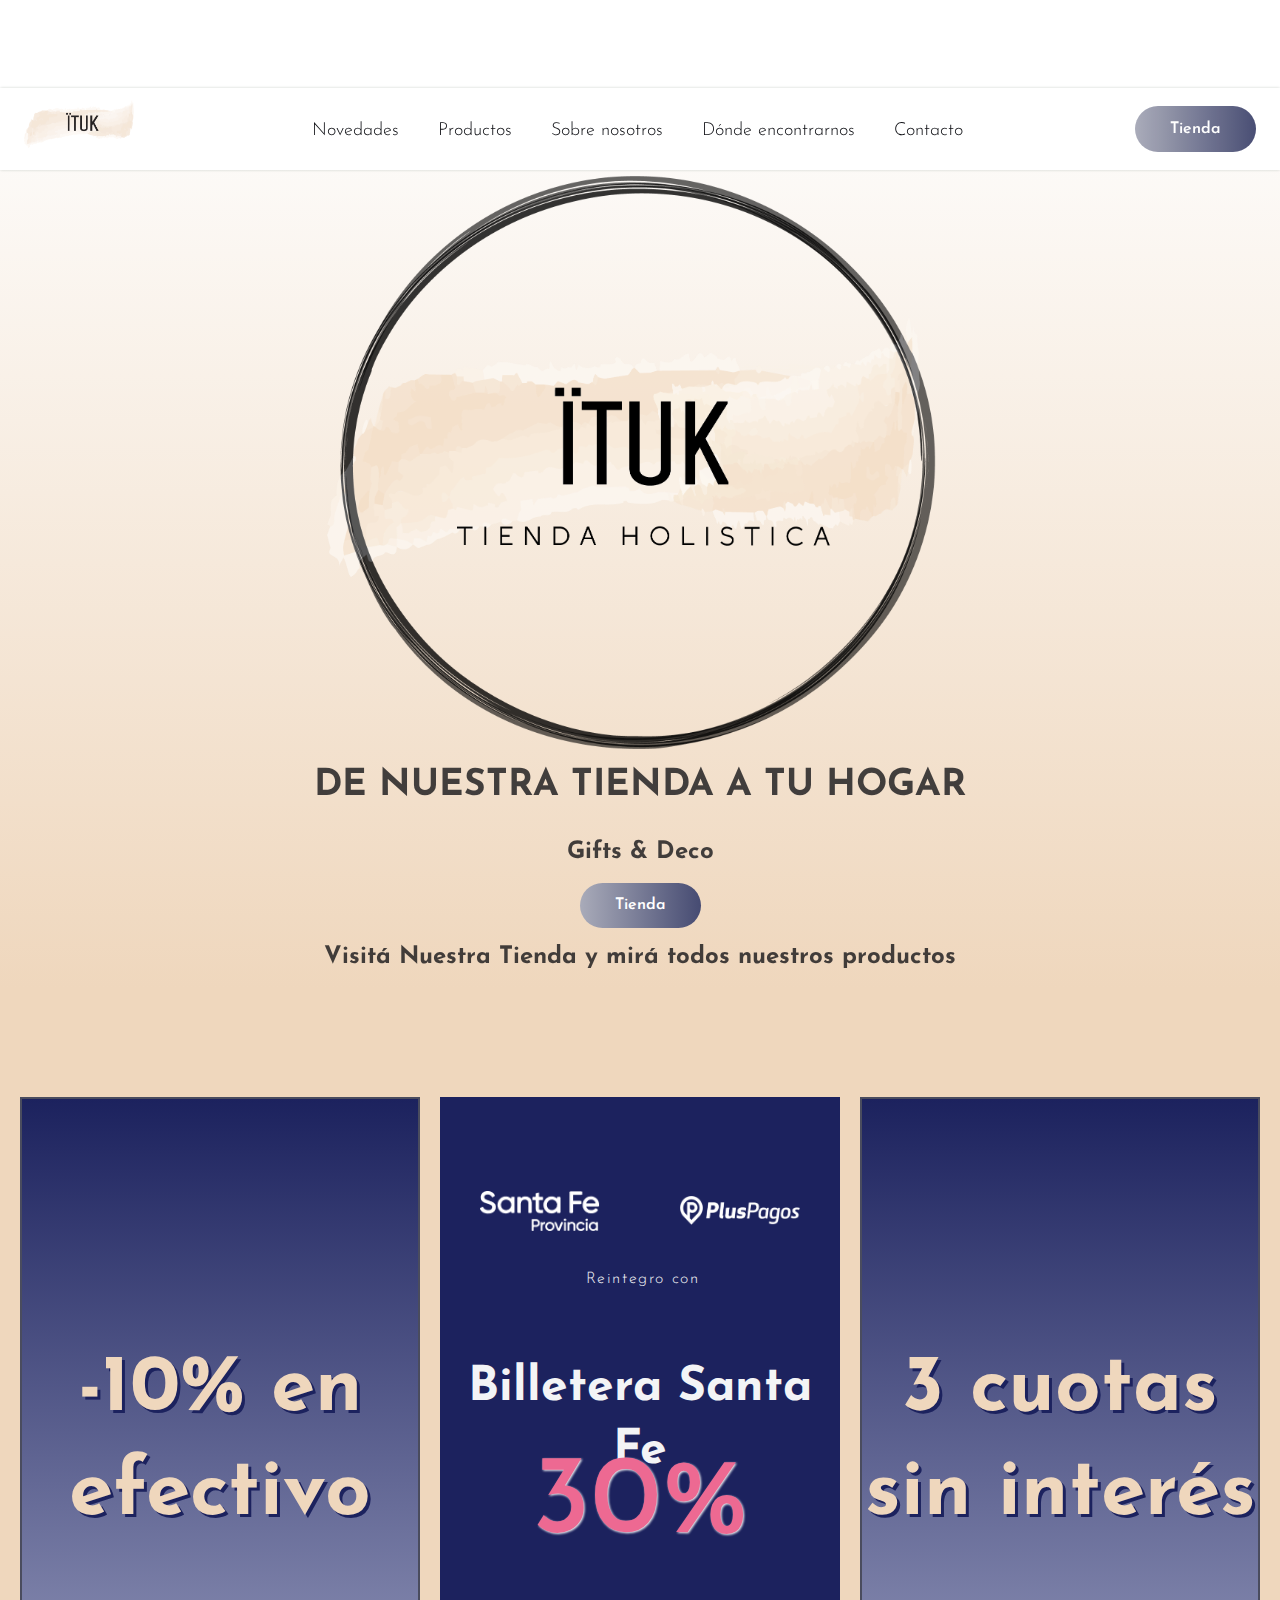
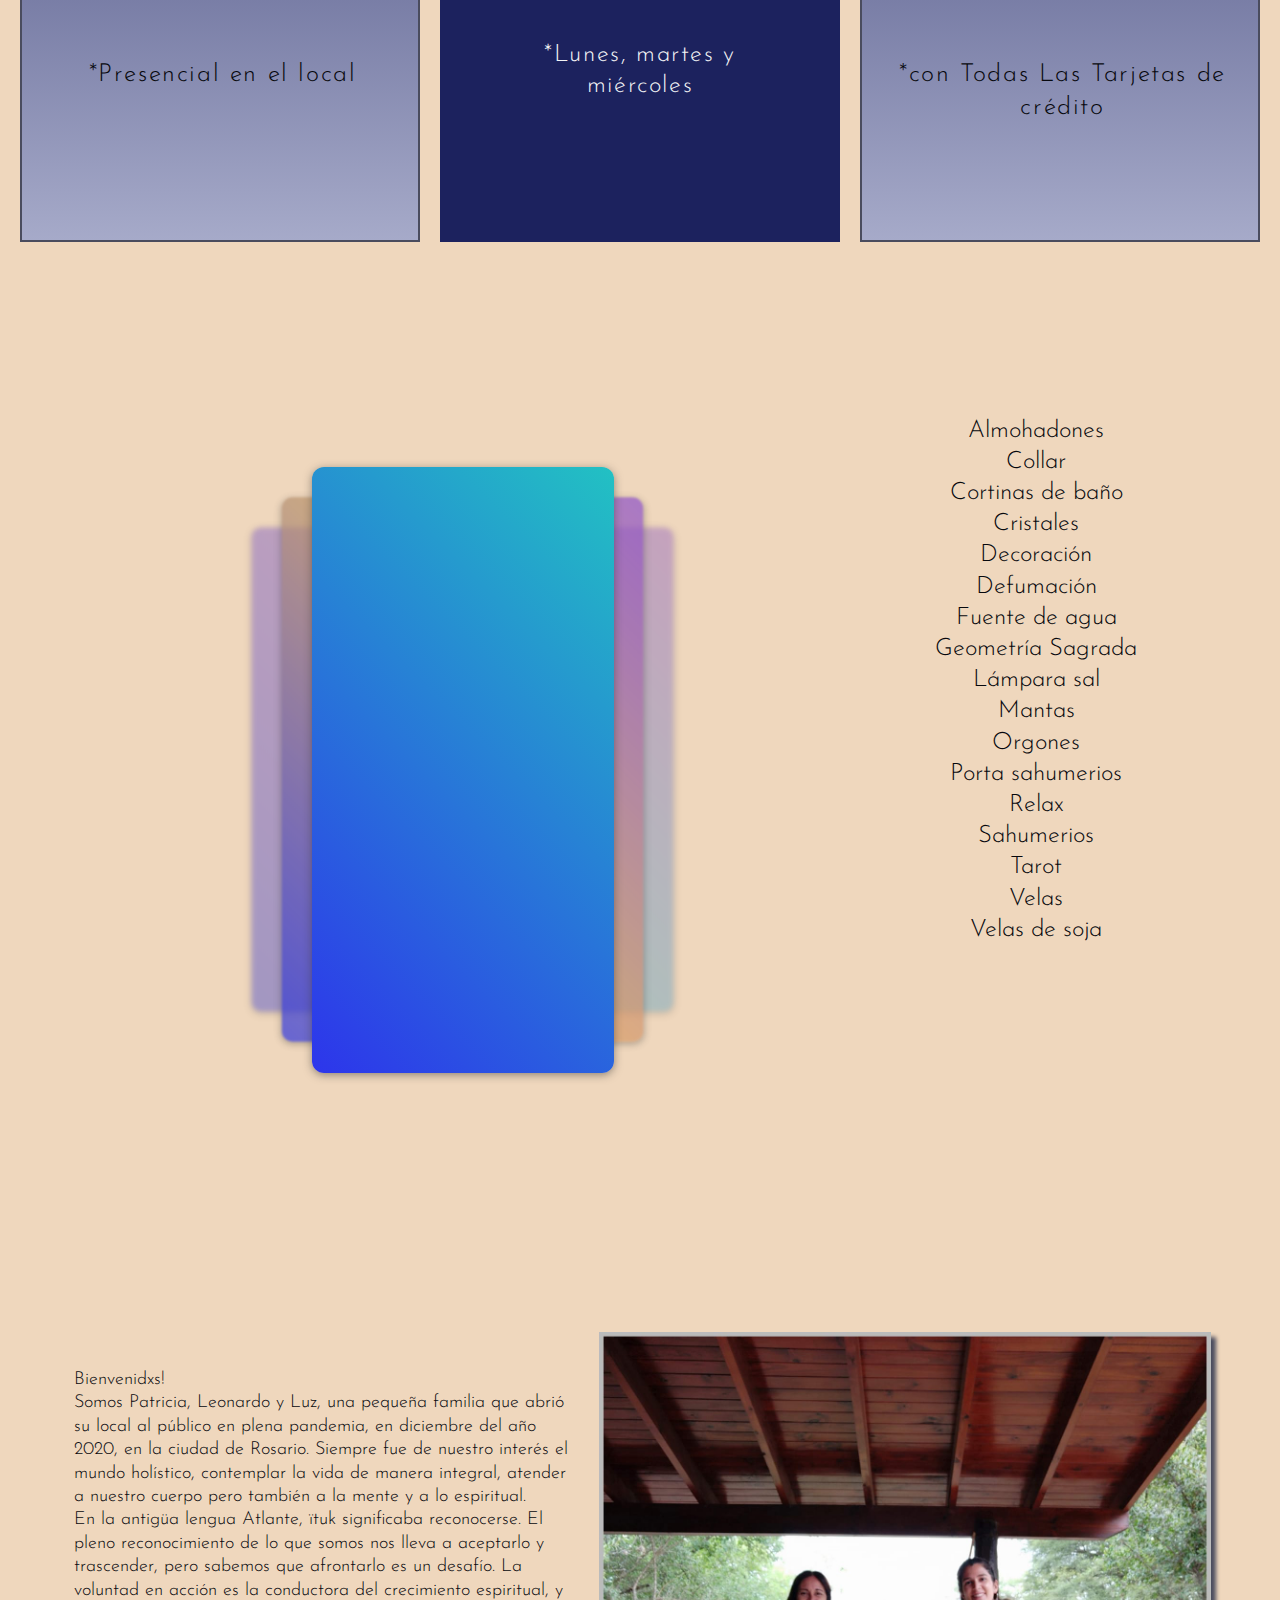
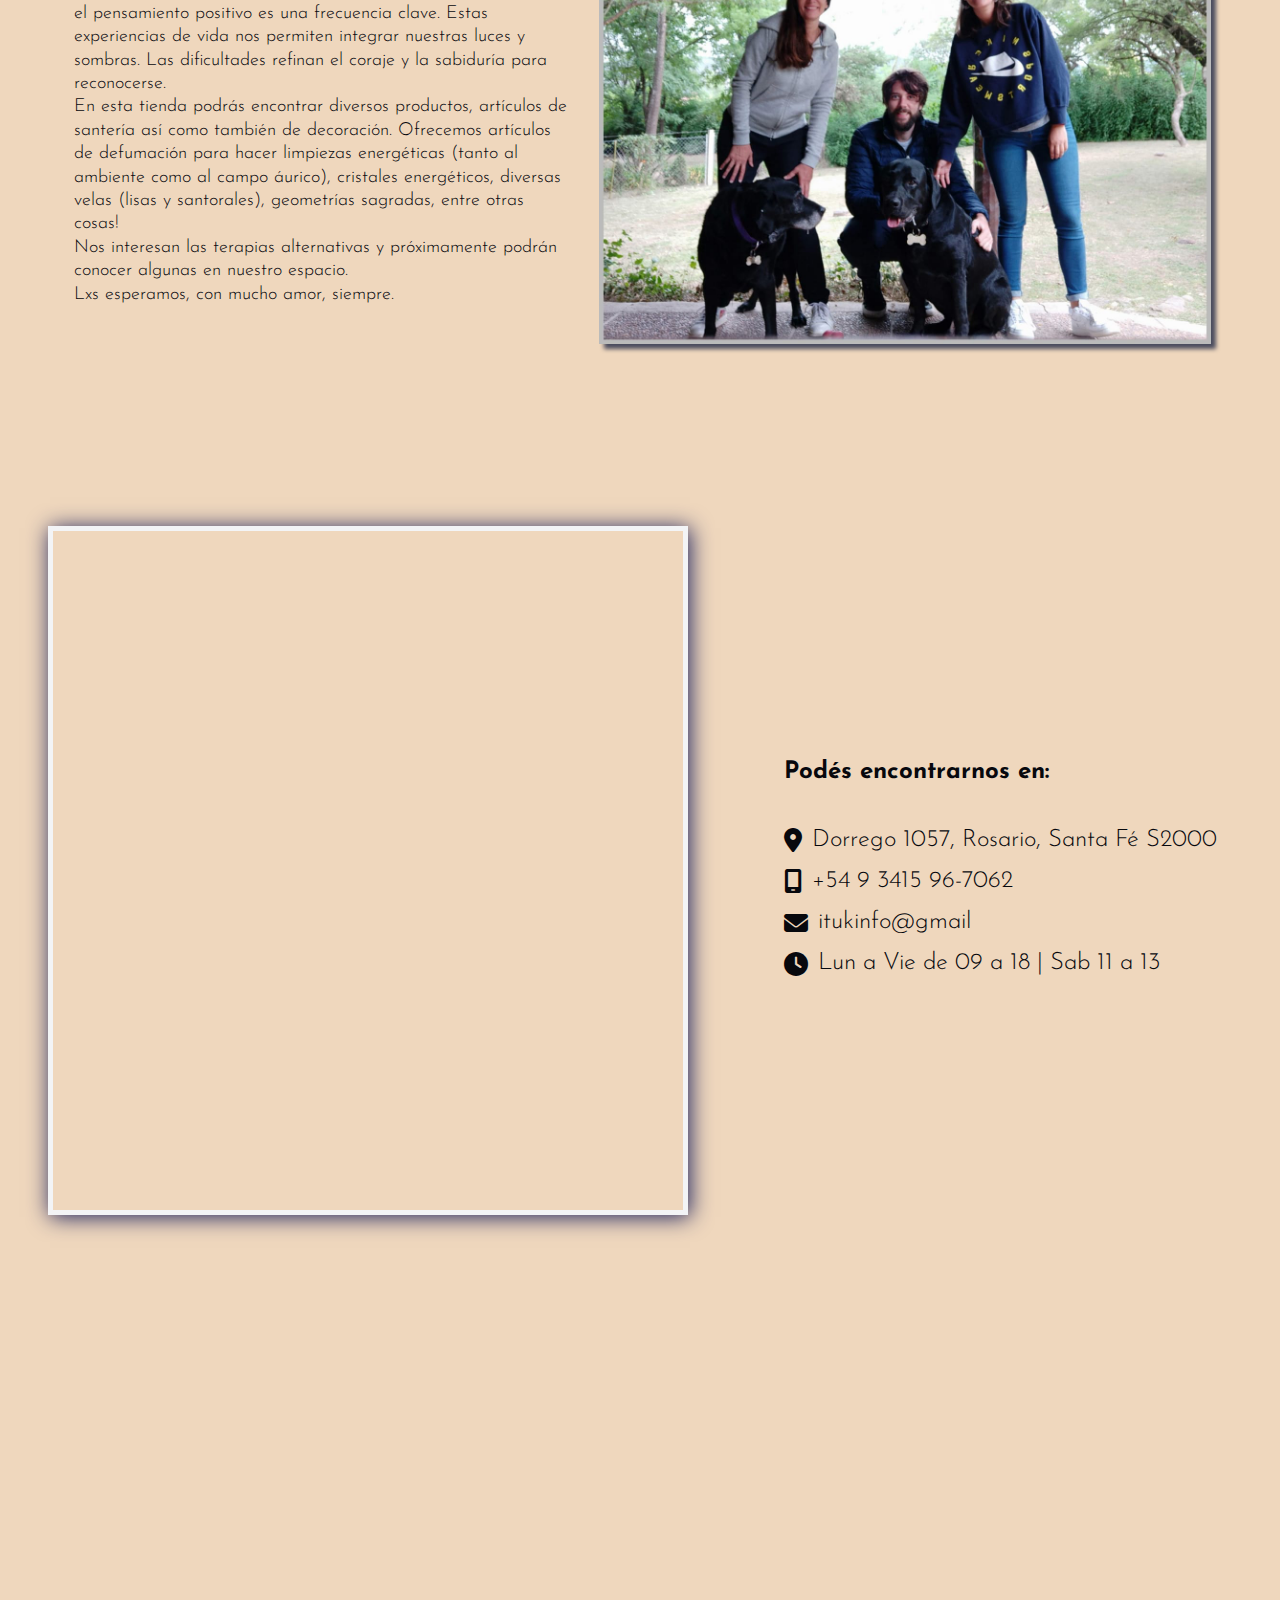
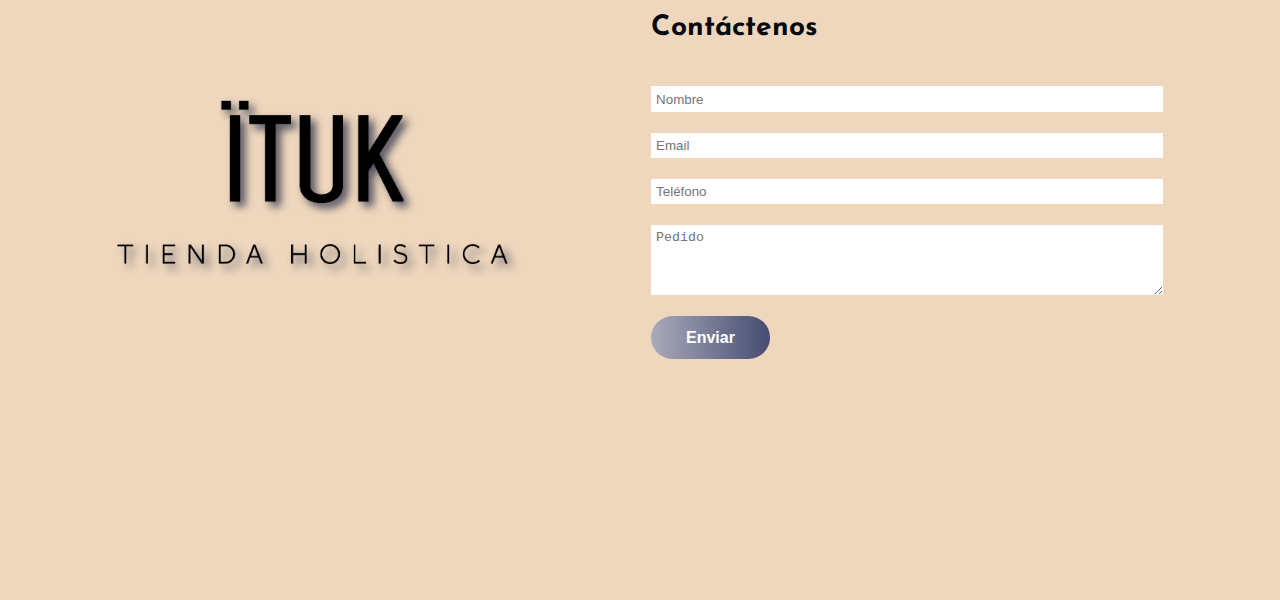
==== commit 42b38e97: "uploading updates" ====
--- a/index.html
+++ b/index.html
@@ -64,6 +64,7 @@
         <a class="linksMobile" href="#contacto">Contacto</a>
       </div>
     </header>
+
     <section class="hero" id="hero">
       <div class="hero__image"></div>
       <h1 class="hero__text">DE NUESTRA TIENDA A TU HOGAR</h1>
--- a/app/scss/style.css
+++ b/app/scss/style.css
@@ -76,6 +76,8 @@
   font-size: 100%;
   -webkit-box-sizing: border-box;
           box-sizing: border-box;
+  -ms-scroll-snap-type: y mandatory;
+      scroll-snap-type: y mandatory;
   scroll-behavior: smooth;
 }
 
@@ -89,7 +91,7 @@
 body {
   margin: 0;
   padding: 0;
-  height: 100%;
+  height: 100vh;
   color: #07080d;
   line-height: 1.3;
   font-family: "Josefin Sans", sans-serif;
@@ -185,6 +187,10 @@
   display: none !important;
 }
 
+section {
+  scroll-snap-align: start;
+}
+
 .header {
   position: fixed;
   top: 0;
@@ -335,11 +341,12 @@
   -webkit-box-align: center;
       -ms-flex-align: center;
           align-items: center;
-  height: calc(100vh - 5.5rem);
+  height: 100vh;
   font-family: "Josefin Sans", sans-serif;
 }
 
 .hero__image {
+  margin-top: 5.5rem;
   -webkit-box-flex: 1;
       -ms-flex: 1;
           flex: 1;
@@ -456,6 +463,7 @@
   position: absolute;
   top: 100vh;
   text-align: center;
+  margin-top: 5.5rem;
 }
 
 .row {
@@ -682,6 +690,7 @@
   font-family: "Josefin Sans", sans-serif;
   position: absolute;
   top: 200vh;
+  margin-top: 5.5rem;
 }
 
 @media (max-width: 63.9375em) {
@@ -706,14 +715,12 @@
   height: 100%;
   width: 100%;
   margin: 6rem 10px 2rem 10px;
-  border: 2px solid red;
 }
 
 .carousel, .listadoProductos {
   height: 98%;
   min-width: 350px;
   width: 58%;
-  border: 2px solid red;
   margin: 5px;
   background: #efd7bd;
 }
@@ -864,8 +871,8 @@
 .listadoProductos ul li:hover {
   font-size: 25px;
   font-weight: bold;
-  -webkit-filter: drop-shadow(2px 2px 2px #4a4c5e);
-          filter: drop-shadow(2px 2px 2px #4a4c5e);
+  -webkit-filter: drop-shadow(1px 1px 1px #4a4c5e);
+          filter: drop-shadow(1px 1px 1px #4a4c5e);
 }
 
 .nosotros {
@@ -888,6 +895,7 @@
   font-family: "Josefin Sans", sans-serif;
   position: absolute;
   top: 300vh;
+  margin-top: 5.5rem;
 }
 
 @media (max-width: 63.9375em) {
@@ -926,7 +934,6 @@
   width: 40%;
   font-size: 1.125rem;
   margin: 0 10px;
-  border: 2px solid red;
 }
 
 @media (max-width: 63.9375em) {
@@ -973,7 +980,6 @@
   top: 500vh;
   -ms-flex-wrap: wrap;
       flex-wrap: wrap;
-  position: relative;
 }
 
 @media (max-width: 63.9375em) {
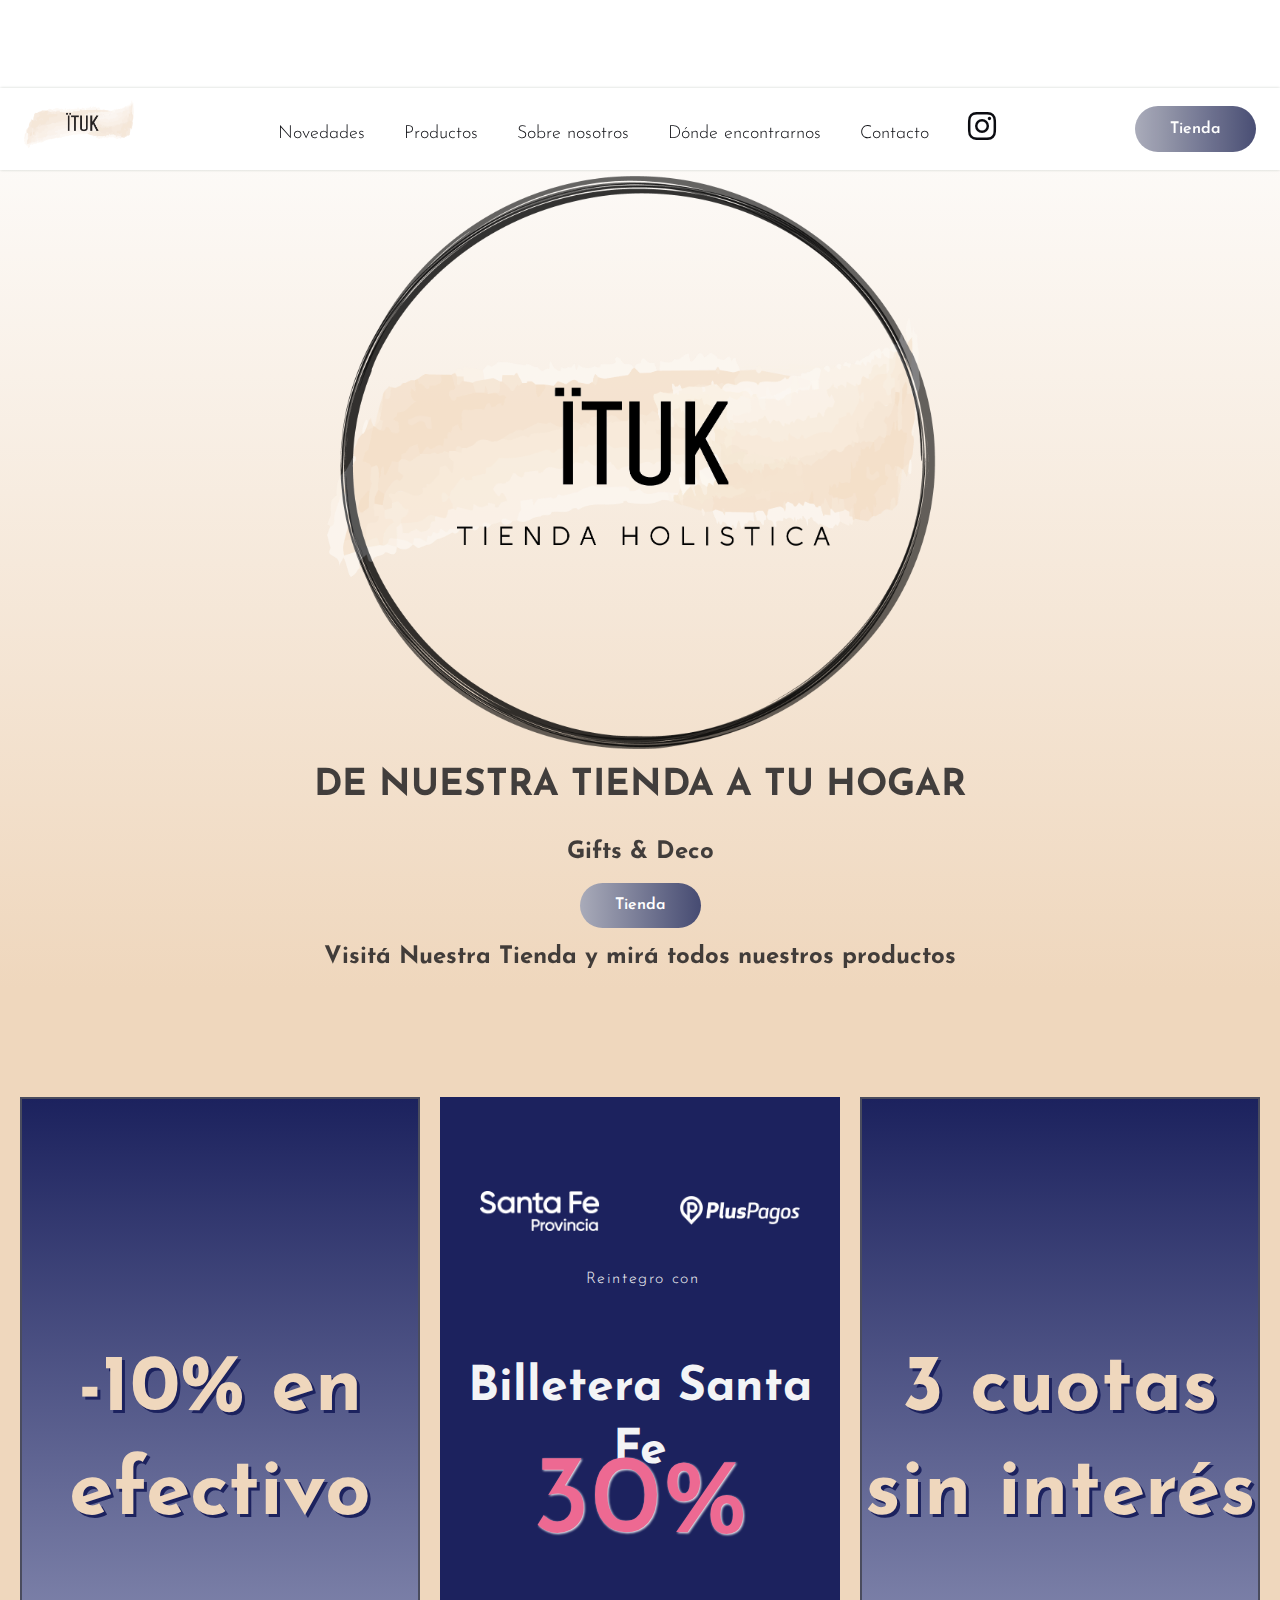
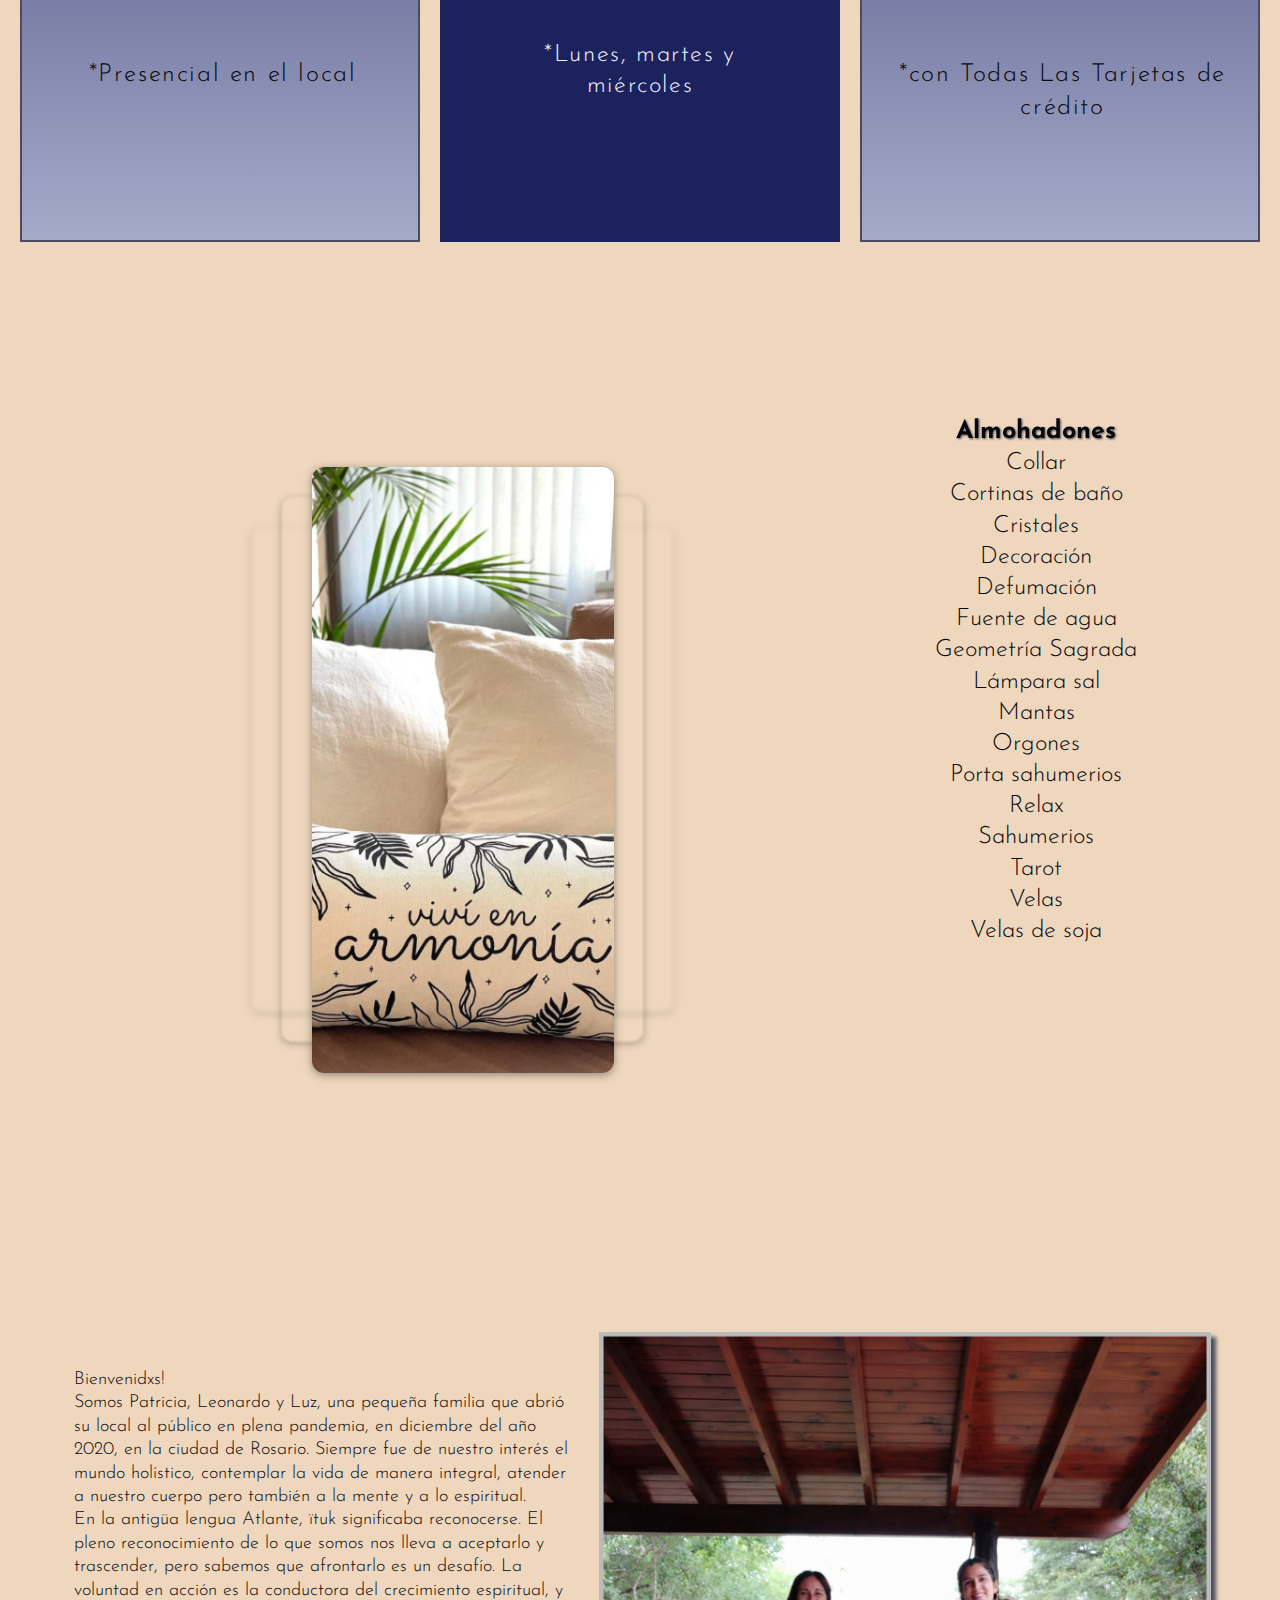
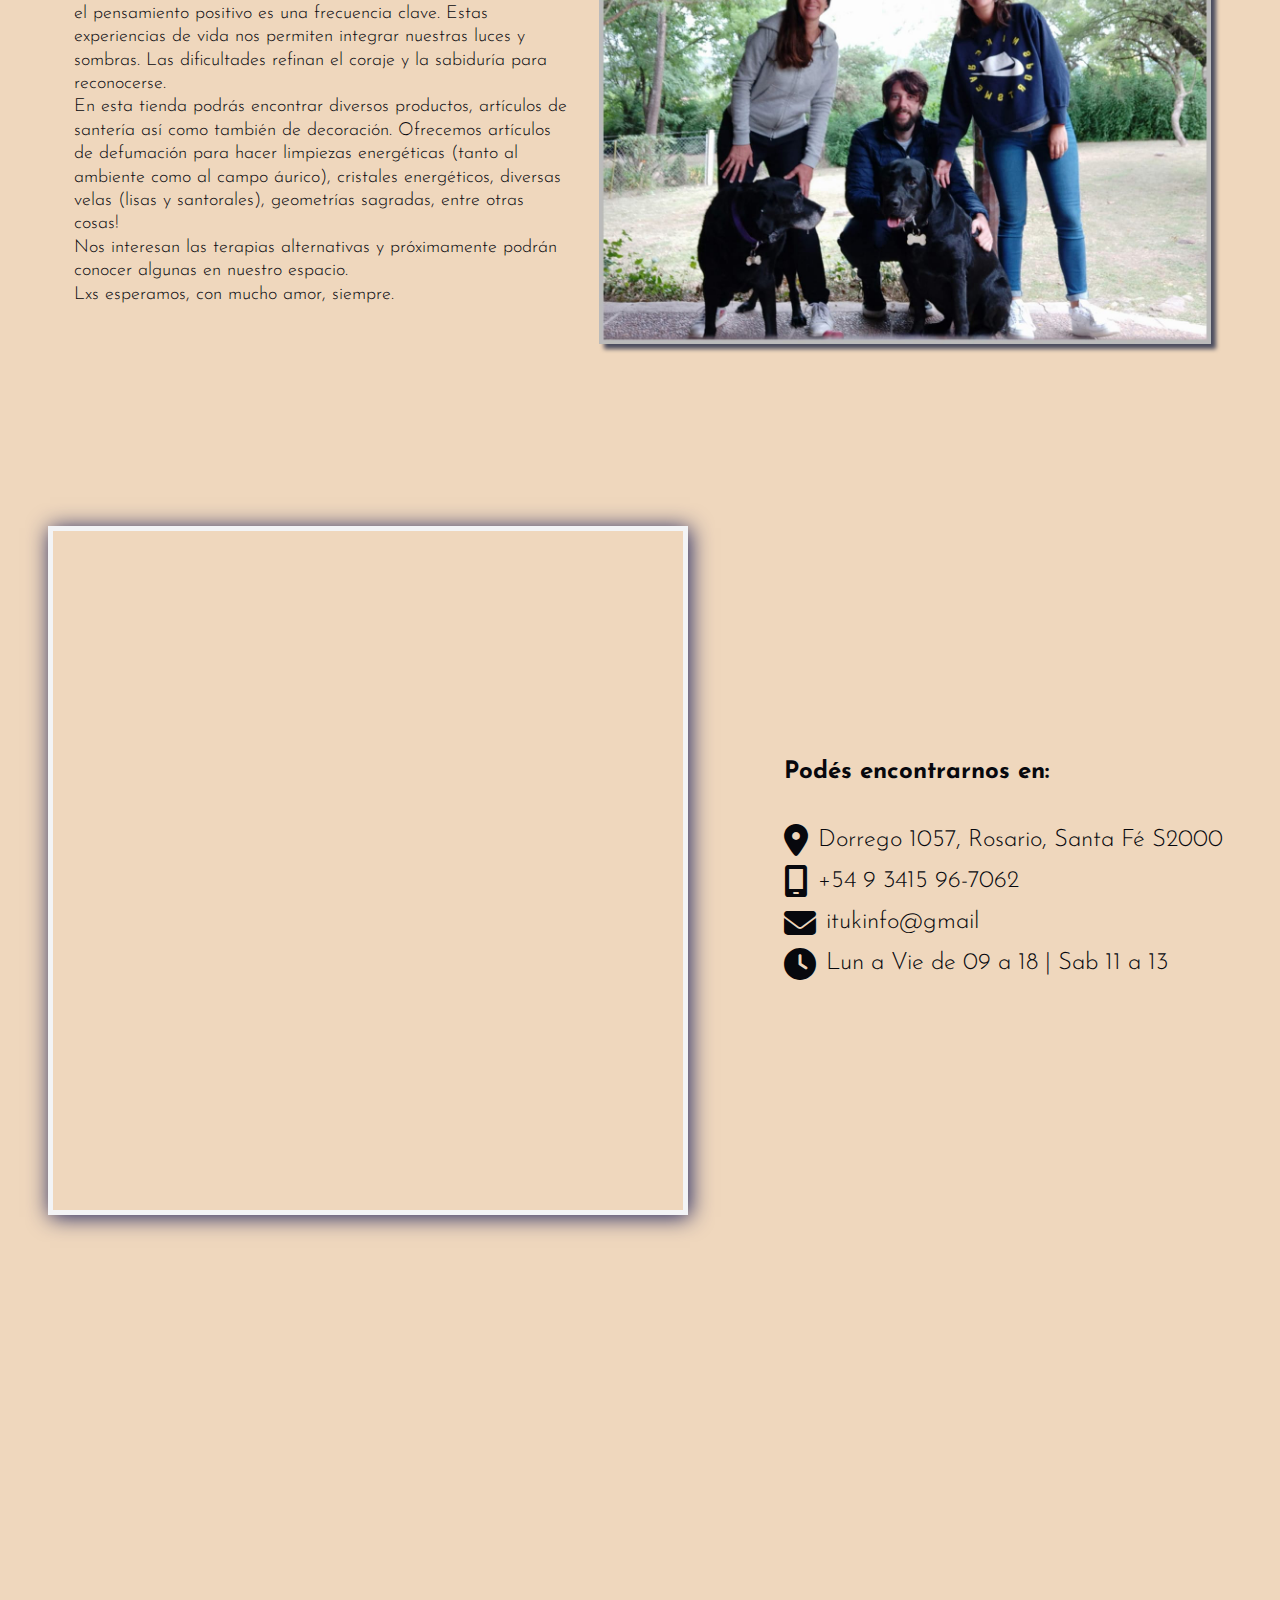
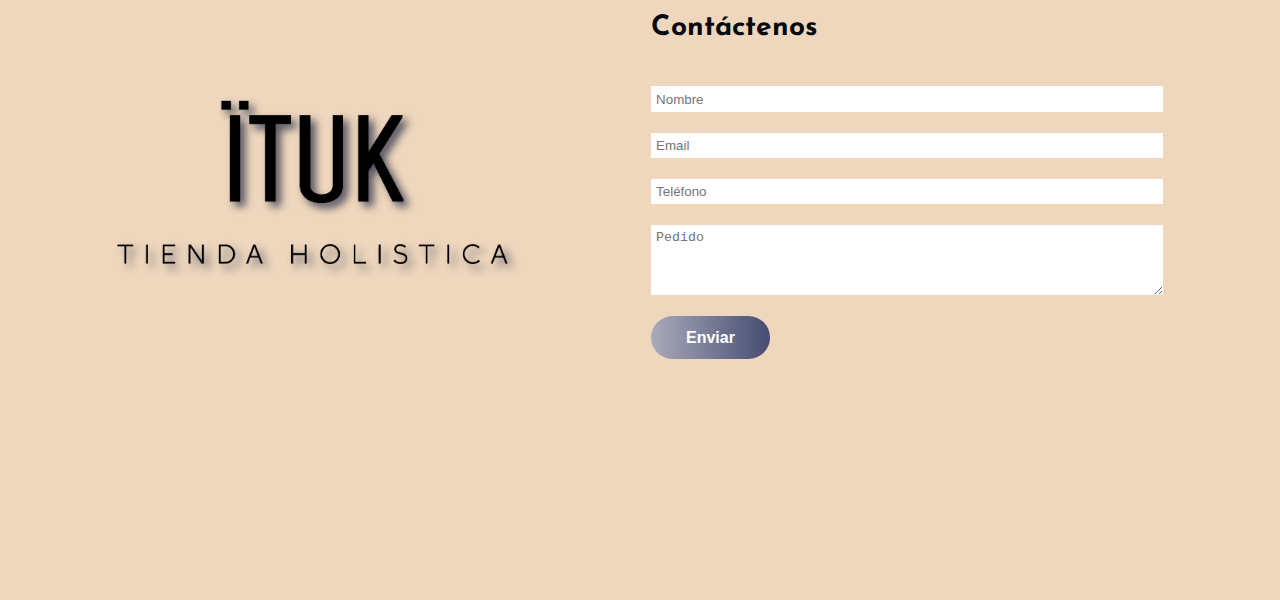
==== commit 466488e7: "uploading updates" ====
--- a/index.html
+++ b/index.html
@@ -3,12 +3,7 @@
   <head>
     <meta charset="UTF-8" />
     <meta name="viewport" content="width=device-width, initial-scale=1.0" />
-    <link
-      rel="icon"
-      type="image/png"
-      sizes="32x32"
-      href="./images/favicon-32x32.png"
-    />
+    <!-- fonts / icons -->
     <link
       href="https://fonts.googleapis.com/css2?family=Public+Sans:wght@300&display=swap"
       rel="stylesheet"
@@ -26,6 +21,29 @@
       rel="stylesheet"
       href="/app/scss/fontawesome-free-6.1.1-web/css/all.css"
     />
+    <!-- twitter link -->
+    <meta name="twitter:type" content="LandingPage" />
+    <meta name="twitter:title" content="ITUK Tienda Holística" />
+    <meta
+      name="twitter:description"
+      content="Encontranos y descubrí todos nuestros productos"
+    />
+    <meta name="twitter:image:src" content="#" />
+    <meta name="twitter:url" content="#" />
+    <!-- facebook link -->
+    <meta property="og:type" content="LandingPage" />
+    <meta property="og:title" content="ITUK Tienda Holística" />
+    <meta
+      property="og:description"
+      content="Encontranos y descubrí todos nuestros productos"
+    />
+    <meta property="og:image" content="#" />
+    <meta property="og:image:width" content="300" />
+    <meta property="og:image:height" content="300" />
+    <meta property="og:url" content="#" />
+    <!-- icon -->
+    <link rel="icon" href="/images/logoHeader.png" type="image/png" />
+    <!-- style -->
     <link rel="stylesheet" href="/app/scss/style.css" />
     <title>ITUK - landing page</title>
   </head>
@@ -48,6 +66,11 @@
           <a href="#nosotros">Sobre nosotros</a>
           <a href="#encontranos">Dónde encontrarnos</a>
           <a href="#contacto">Contacto</a>
+          <a
+            href="https://www.instagram.com/ituk.holistico/?igshid=YmMyMTA2M2Y="
+            target="_blank"
+            ><i class="fab fa-instagram"></i
+          ></a>
         </div>
         <a
           href="https://ituk.empretienda.com.ar"
@@ -116,23 +139,23 @@
         </div>
         <div class="listadoProductos">
           <ul>
-            <li>Almohadones</li>
-            <li>Collar</li>
-            <li>Cortinas de baño</li>
-            <li>Cristales</li>
-            <li>Decoración</li>
-            <li>Defumación</li>
-            <li>Fuente de agua</li>
-            <li>Geometría Sagrada</li>
-            <li>Lámpara sal</li>
-            <li>Mantas</li>
-            <li>Orgones</li>
-            <li>Porta sahumerios</li>
-            <li>Relax</li>
-            <li>Sahumerios</li>
-            <li>Tarot</li>
-            <li>Velas</li>
-            <li>Velas de soja</li>
+            <li class="productsNames">Almohadones</li>
+            <li class="productsNames">Collar</li>
+            <li class="productsNames">Cortinas de baño</li>
+            <li class="productsNames">Cristales</li>
+            <li class="productsNames">Decoración</li>
+            <li class="productsNames">Defumación</li>
+            <li class="productsNames">Fuente de agua</li>
+            <li class="productsNames">Geometría Sagrada</li>
+            <li class="productsNames">Lámpara sal</li>
+            <li class="productsNames">Mantas</li>
+            <li class="productsNames">Orgones</li>
+            <li class="productsNames">Porta sahumerios</li>
+            <li class="productsNames">Relax</li>
+            <li class="productsNames">Sahumerios</li>
+            <li class="productsNames">Tarot</li>
+            <li class="productsNames">Velas</li>
+            <li class="productsNames">Velas de soja</li>
           </ul>
         </div>
       </div>
@@ -215,7 +238,7 @@
       />
       <div class="formContacto">
         <form
-          action="https://formsubmit.co/juan.fernando.podesta@gmail.com"
+          action="https://formsubmit.co/6de31d7a80a702e6946bf5824c724095"
           method="POST"
         >
           <h3>Contáctenos</h3>
--- a/app/scss/style.css
+++ b/app/scss/style.css
@@ -322,6 +322,10 @@
   }
 }
 
+i {
+  font-size: 2rem;
+}
+
 .hero {
   background: -webkit-gradient(linear, left top, left bottom, from(rgba(228, 217, 205, 0.05)), to(#efd7bd)) !important;
   background: linear-gradient(rgba(228, 217, 205, 0.05), #efd7bd) !important;
@@ -778,6 +782,7 @@
 }
 
 .carousel__item {
+  background-image: url("/images/Almohadones/almohadones-1.jpeg");
   display: -webkit-box;
   display: -ms-flexbox;
   display: flex;
@@ -868,11 +873,19 @@
   list-style-type: none;
 }
 
-.listadoProductos ul li:hover {
+.listadoProductos ul li:hover, .listadoProductos ul .active {
   font-size: 25px;
   font-weight: bold;
   -webkit-filter: drop-shadow(1px 1px 1px #4a4c5e);
           filter: drop-shadow(1px 1px 1px #4a4c5e);
+}
+
+.listadoProductos ul i {
+  font-size: 1rem;
+}
+
+.listadoProductos ul a:visited {
+  text-decoration: none;
 }
 
 .nosotros {
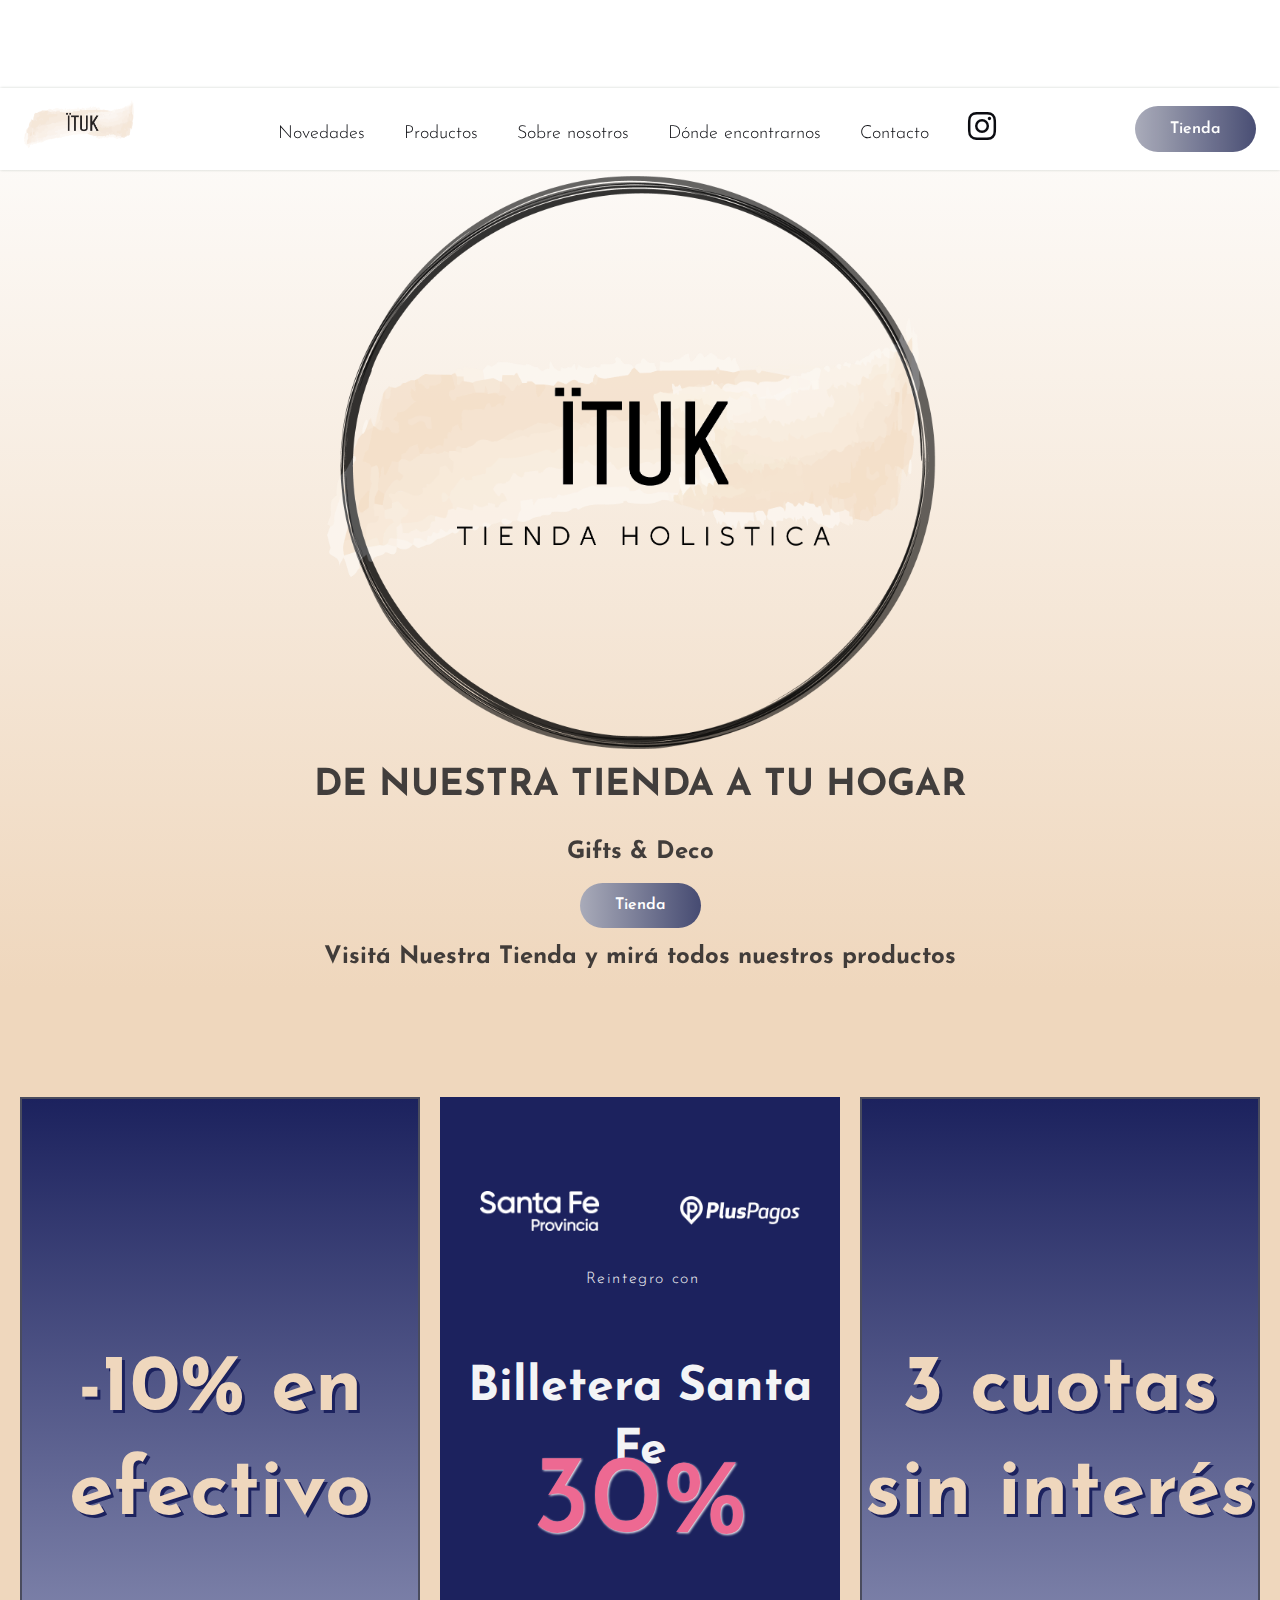
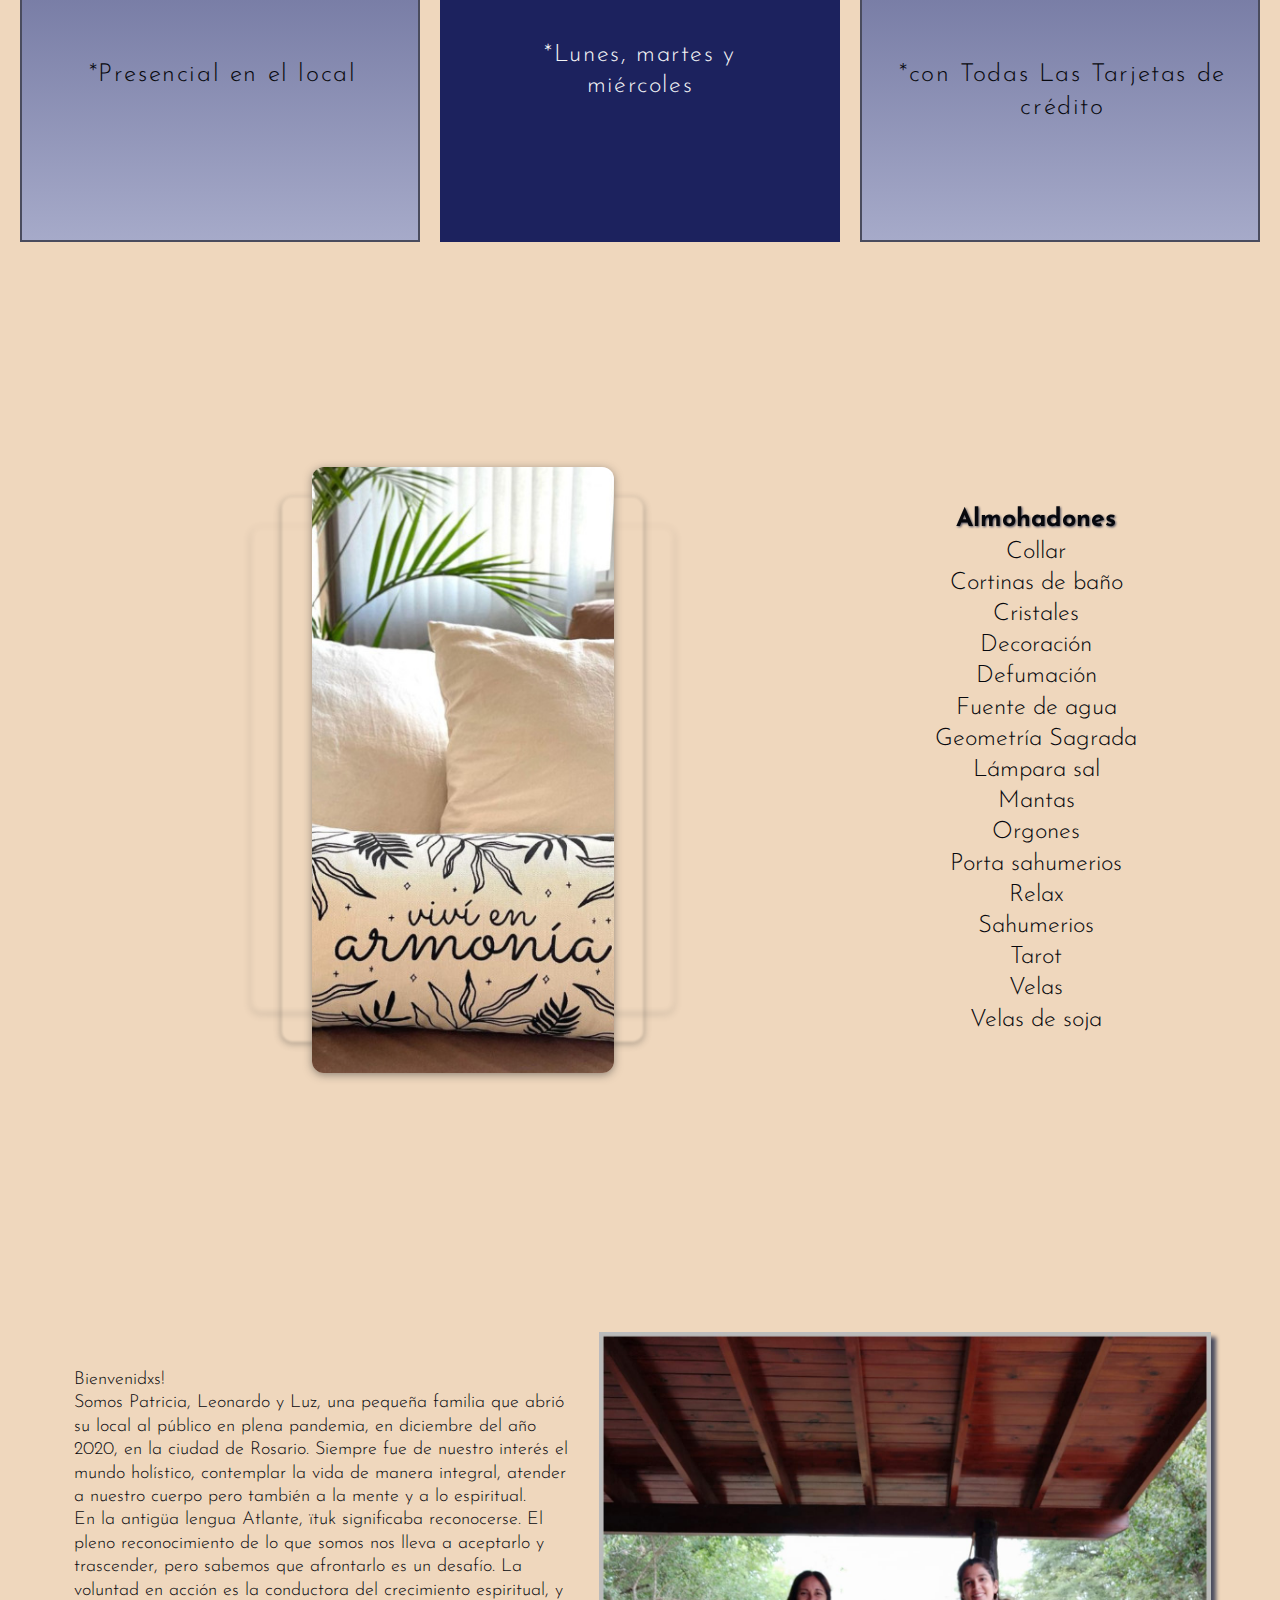
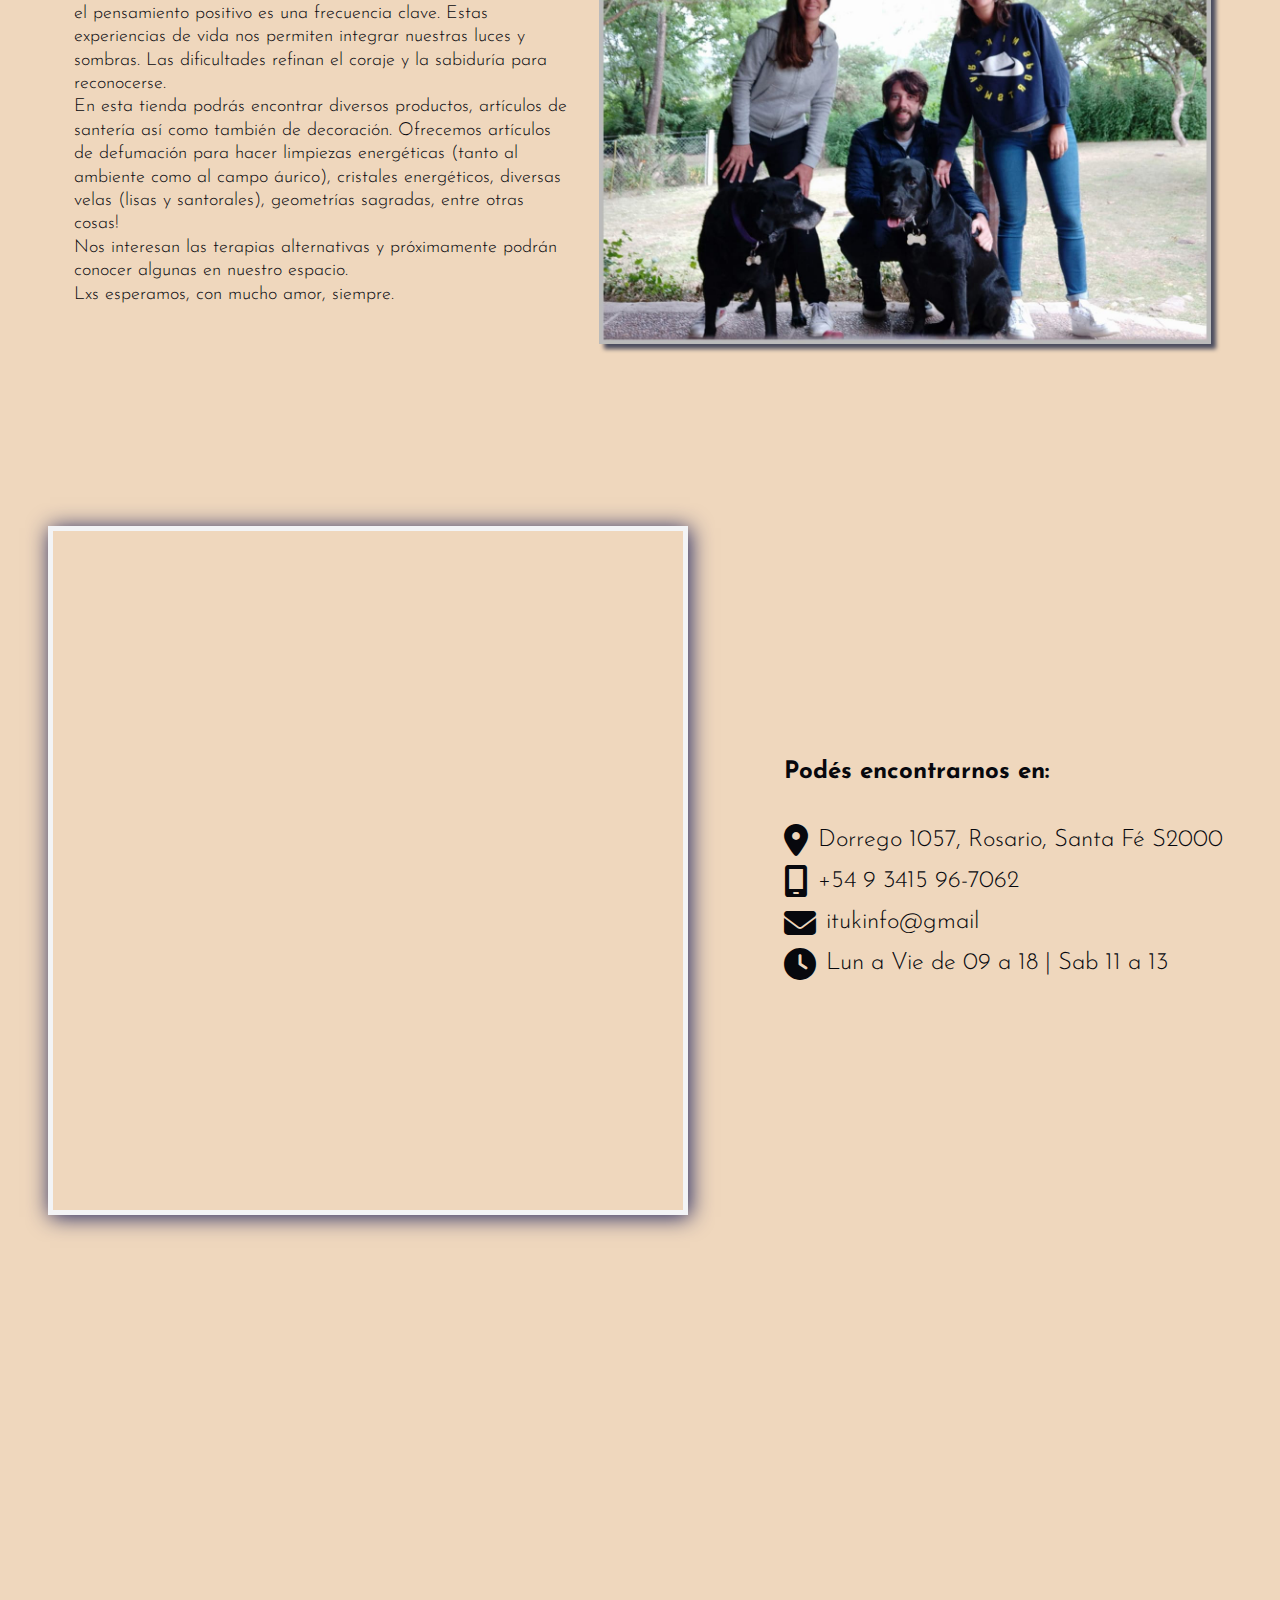
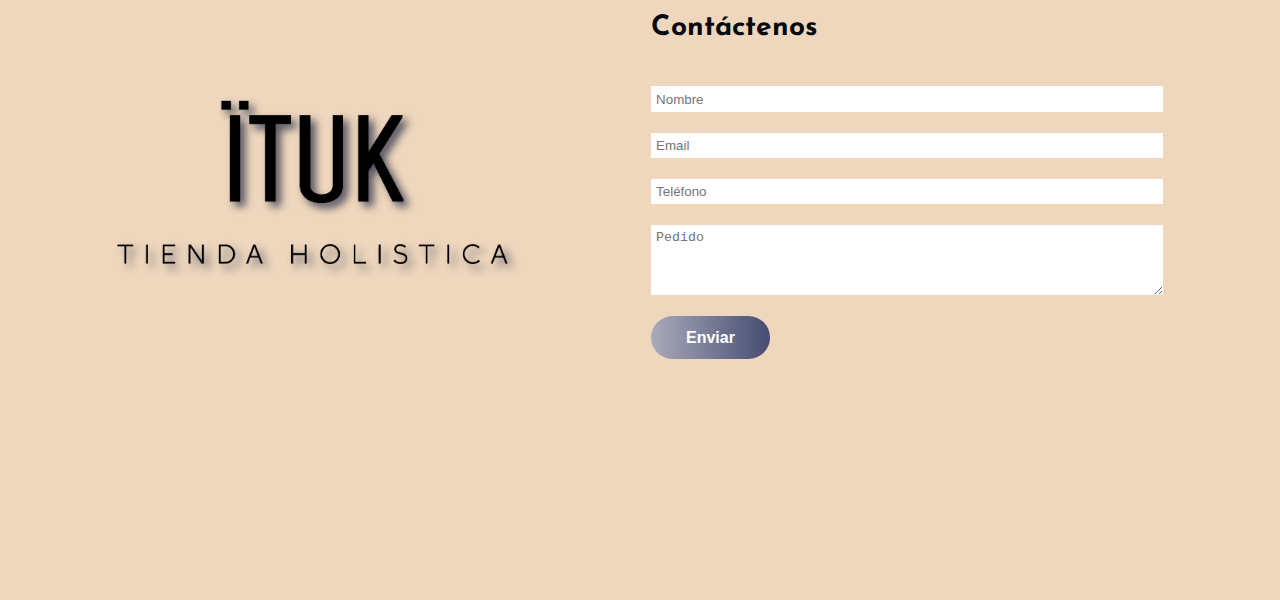
==== commit adf928f3: "updating" ====
--- a/index.html
+++ b/index.html
@@ -9,11 +9,6 @@
       rel="stylesheet"
     />
     <link
-      href="//db.onlinewebfonts.com/c/3fe86b565b2be999a93fb15a67af8cec?family=Laqonic4FUnicase-Light"
-      rel="stylesheet"
-      type="text/css"
-    />
-    <link
       href="https://fonts.googleapis.com/css2?family=Josefin+Sans:wght@300&display=swap"
       rel="stylesheet"
     />
@@ -28,8 +23,11 @@
       name="twitter:description"
       content="Encontranos y descubrí todos nuestros productos"
     />
-    <meta name="twitter:image:src" content="#" />
-    <meta name="twitter:url" content="#" />
+    <meta
+      name="twitter:image:src"
+      content="https://ituklandingpage.web.app/images/logoWeb-Meta.jpg"
+    />
+    <meta name="twitter:url" content="https://ituklandingpage.web.app/" />
     <!-- facebook link -->
     <meta property="og:type" content="LandingPage" />
     <meta property="og:title" content="ITUK Tienda Holística" />
@@ -37,10 +35,13 @@
       property="og:description"
       content="Encontranos y descubrí todos nuestros productos"
     />
-    <meta property="og:image" content="#" />
+    <meta
+      property="og:image"
+      content="https://ituklandingpage.web.app/images/logoWeb-Meta.jpg"
+    />
     <meta property="og:image:width" content="300" />
     <meta property="og:image:height" content="300" />
-    <meta property="og:url" content="#" />
+    <meta property="og:url" content="https://ituklandingpage.web.app/" />
     <!-- icon -->
     <link rel="icon" href="/images/logoHeader.png" type="image/png" />
     <!-- style -->
@@ -196,16 +197,12 @@
                 width="100%"
                 height="100%"
                 id="gmap_canvas"
-                src="https://maps.google.com/maps?q=dorrego%201057,%20rosario&t=&z=15&ie=UTF8&iwloc=&output=embed"
+                src="https://maps.google.com/maps?q=ituk%20tienda%20holistika&t=&z=19&ie=UTF8&iwloc=&output=embed"
                 frameborder="0"
                 scrolling="no"
                 marginheight="0"
                 marginwidth="0"
-              ></iframe
-              ><a href="https://putlocker-is.org"></a><br /><a
-                href="https://www.embedgooglemap.net"
-                >embed google map wordpress</a
-              >
+              ></iframe>
             </div>
           </div>
           <div class="datos">
@@ -261,7 +258,7 @@
             <input
               type="hidden"
               name="_next"
-              value="http://127.0.0.1:5501/thanks.html"
+              value="http://ituklandingpage.web.app/thanks.html"
             />
             <input
               type="phone"
--- a/app/scss/style.css
+++ b/app/scss/style.css
@@ -697,12 +697,6 @@
   margin-top: 5.5rem;
 }
 
-@media (max-width: 63.9375em) {
-  .productos {
-    height: 200vh;
-  }
-}
-
 .productosFlex {
   background: #efd7bd;
   display: -webkit-box;
@@ -733,7 +727,6 @@
   .carousel, .listadoProductos {
     width: 95%;
     margin-top: 10px;
-    height: 75vh;
   }
 }
 
@@ -747,6 +740,18 @@
   -webkit-box-pack: center;
       -ms-flex-pack: center;
           justify-content: center;
+}
+
+@media (max-width: 63.9375em) {
+  .carousel {
+    height: 85%;
+  }
+}
+
+@media (max-width: 63.9375em) {
+  .carousel {
+    height: 70%;
+  }
 }
 
 .carousel__list {
@@ -867,10 +872,44 @@
 .listadoProductos {
   width: 30%;
   text-align: center;
+  display: -webkit-box;
+  display: -ms-flexbox;
+  display: flex;
+  -webkit-box-pack: center;
+      -ms-flex-pack: center;
+          justify-content: center;
+  -webkit-box-align: center;
+      -ms-flex-align: center;
+          align-items: center;
+}
+
+@media (max-width: 63.9375em) {
+  .listadoProductos {
+    height: 15%;
+    width: 100%;
+    margin-right: 10%;
+    padding: 0;
+  }
+}
+
+@media (max-width: 63.9375em) {
+  .listadoProductos {
+    height: 27%;
+    width: 100%;
+    margin-right: 10%;
+    padding: 0;
+  }
 }
 
 .listadoProductos ul {
   list-style-type: none;
+}
+
+@media (max-width: 63.9375em) {
+  .listadoProductos ul li {
+    font-size: 1rem;
+    display: inline;
+  }
 }
 
 .listadoProductos ul li:hover, .listadoProductos ul .active {
@@ -878,6 +917,12 @@
   font-weight: bold;
   -webkit-filter: drop-shadow(1px 1px 1px #4a4c5e);
           filter: drop-shadow(1px 1px 1px #4a4c5e);
+}
+
+@media (max-width: 39.9375em) {
+  .listadoProductos ul li:hover, .listadoProductos ul .active {
+    font-size: 1.125rem;
+  }
 }
 
 .listadoProductos ul i {
@@ -913,8 +958,13 @@
 
 @media (max-width: 63.9375em) {
   .nosotros {
+    height: 150vh;
+  }
+}
+
+@media (max-width: 24rem) {
+  .nosotros {
     height: 175vh;
-    top: 400vh;
   }
 }
 
@@ -939,6 +989,9 @@
     -webkit-box-pack: start;
         -ms-flex-pack: start;
             justify-content: flex-start;
+    -webkit-box-align: start;
+        -ms-flex-align: start;
+            align-items: flex-start;
     margin: 6rem 0 0 0;
   }
 }
@@ -973,6 +1026,13 @@
   .imgNosotros {
     width: 95%;
     height: 50%;
+    background-position: top;
+  }
+}
+
+@media (max-width: 24rem) {
+  .imgNosotros {
+    background-position: center;
   }
 }
 
@@ -997,7 +1057,13 @@
 
 @media (max-width: 63.9375em) {
   .contacto {
-    top: 675vh;
+    top: 550vh;
+  }
+}
+
+@media (max-width: 24rem) {
+  .contacto {
+    top: 575vh;
   }
 }
 
@@ -1125,7 +1191,13 @@
 
 @media (max-width: 63.9375em) {
   .encontranos {
-    top: 575vh;
+    top: 450vh;
+  }
+}
+
+@media (max-width: 24rem) {
+  .encontranos {
+    top: 475vh;
   }
 }
 
@@ -1335,7 +1407,7 @@
 
 .thanks .thanks-h1 {
   font-size: 5rem;
-  font-family: "Laqonic4FUnicase-Light", sans-serif;
+  font-family: "Josefin Sans", sans-serif;
   font-weight: 100;
   padding-top: 5%;
 }
